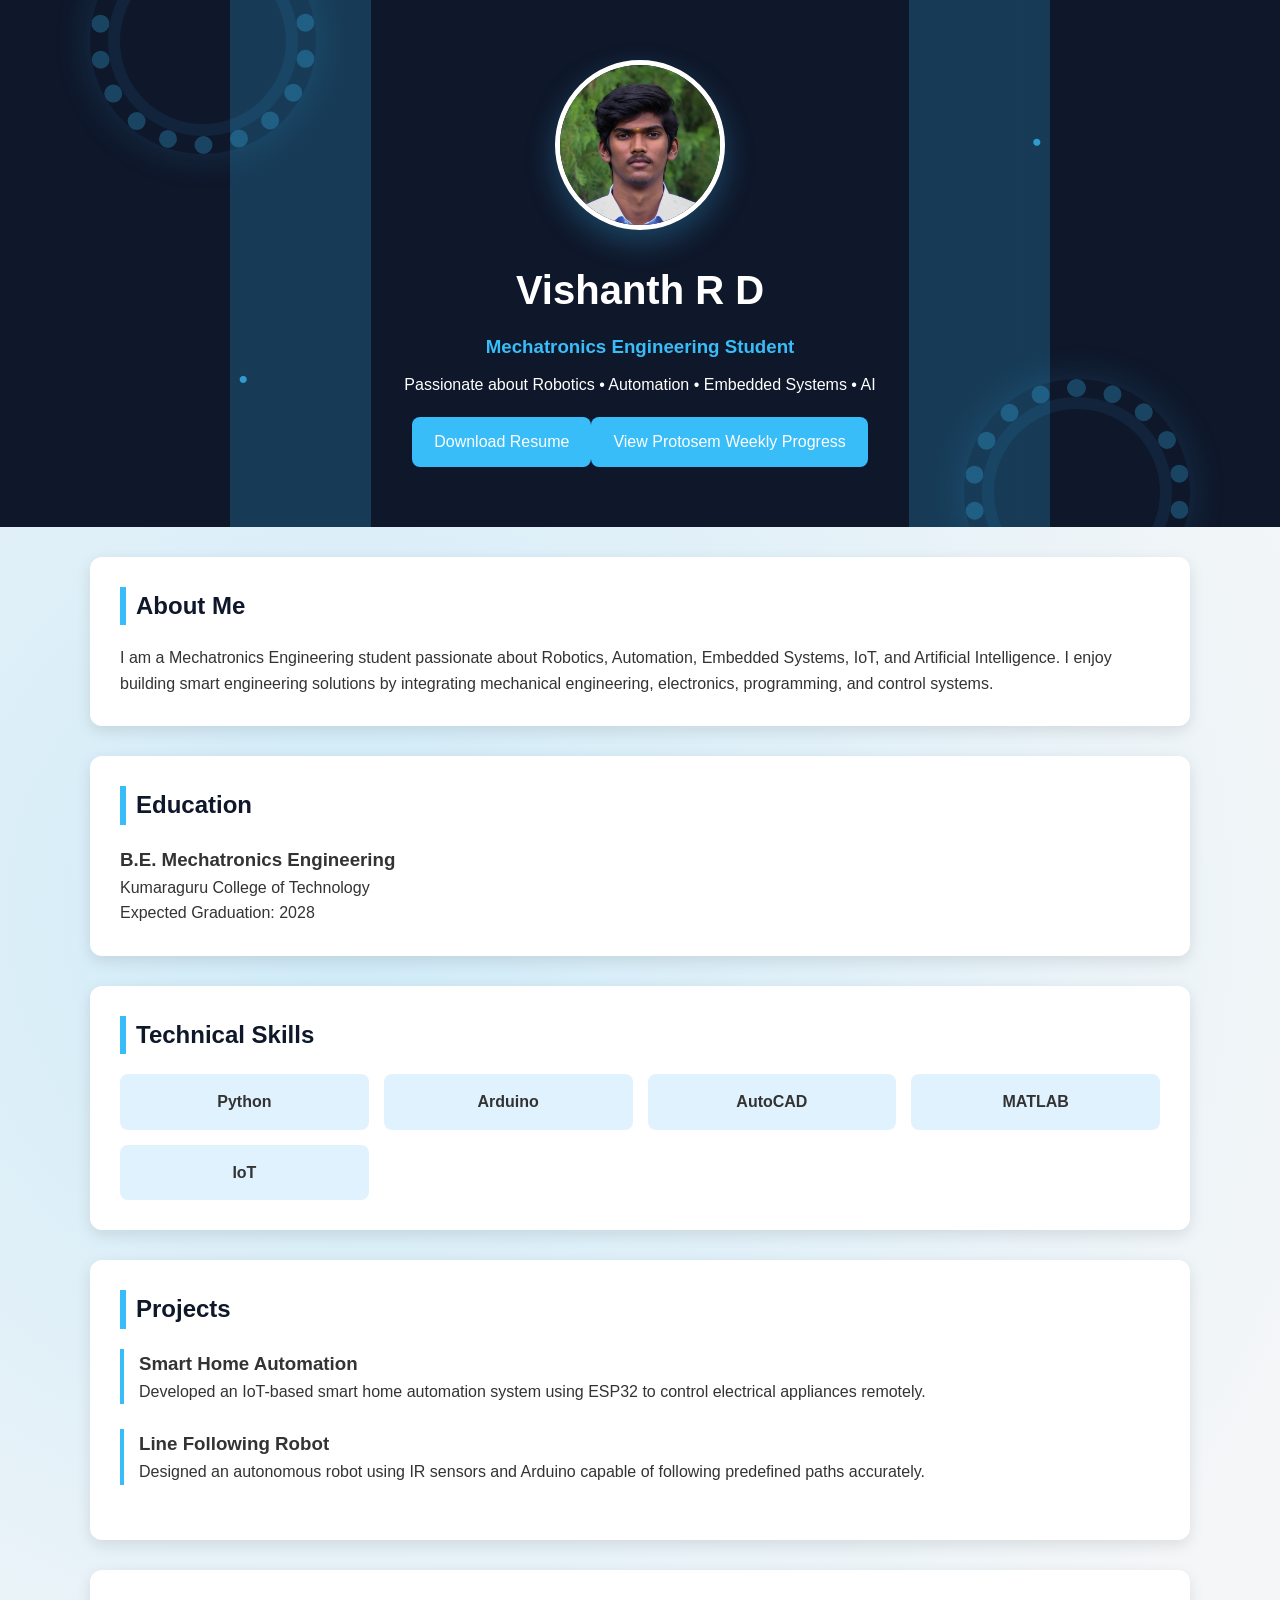
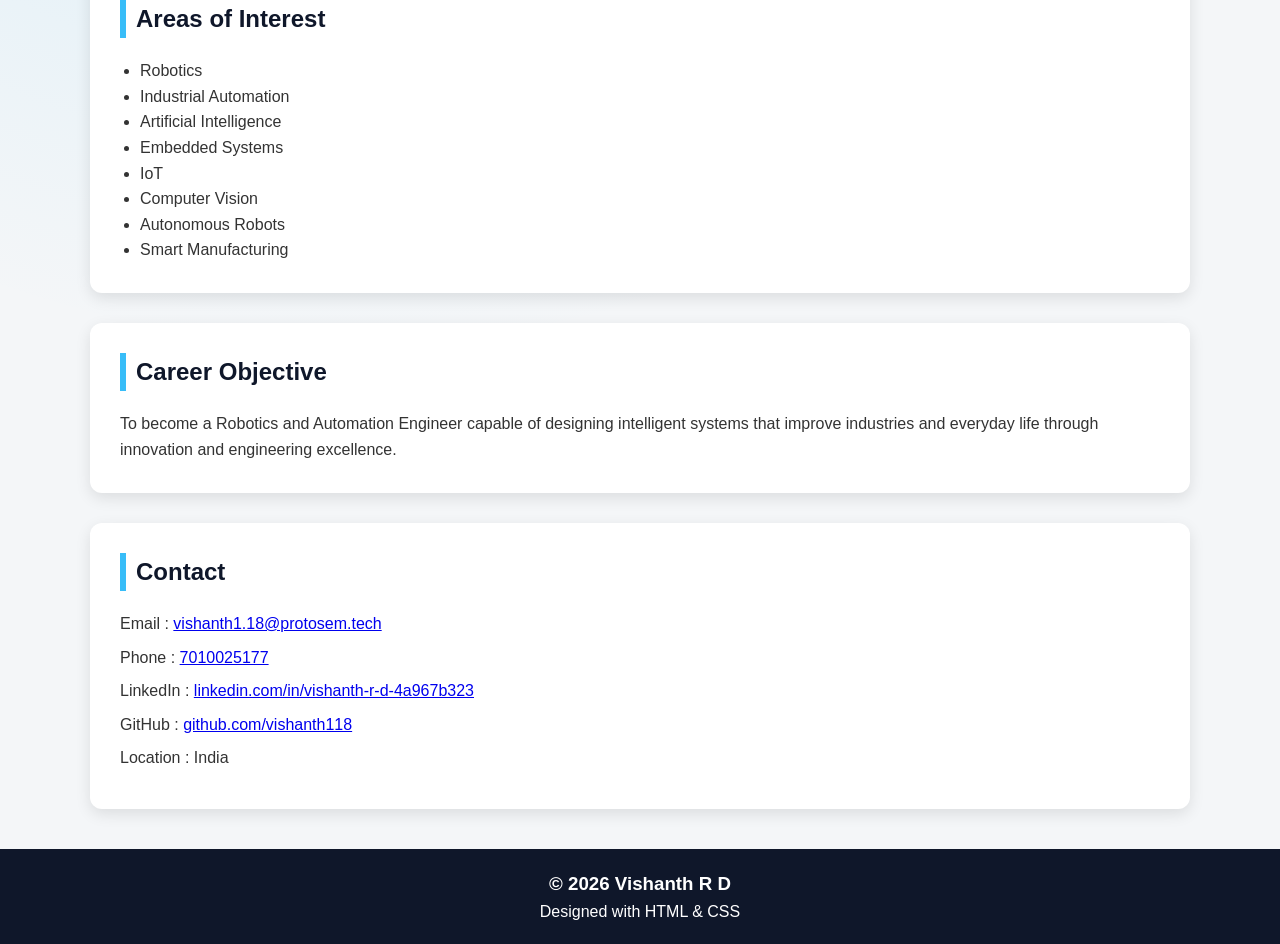
==== index.html @ f7fa03f9 "Initial Commit" ====
<!DOCTYPE html>
<html lang="en">
<head>
<meta charset="UTF-8">
<meta name="viewport" content="width=device-width, initial-scale=1.0">
<title>Vishanth R D | Mechatronics Engineer</title>
<style>
*{margin:0;padding:0;box-sizing:border-box;font-family:Arial,Helvetica,sans-serif}
body{background:radial-gradient(circle at 15% 20%,rgba(56,189,248,.20),transparent 25%),radial-gradient(circle at 85% 75%,rgba(14,165,233,.16),transparent 28%),#f4f6f8;background-size:180% 180%;animation:background-drift 16s ease-in-out infinite alternate;color:#333;line-height:1.6}
header{background:#0f172a;color:white;text-align:center;padding:60px 20px;overflow:hidden;position:relative;isolation:isolate}
header::before,header::after{content:"";position:absolute;width:190px;height:190px;border:18px dotted rgba(56,189,248,.28);border-radius:50%;box-shadow:inset 0 0 0 12px rgba(56,189,248,.08),0 0 38px rgba(56,189,248,.16);pointer-events:none;z-index:0}
header::before{top:-72px;left:7%;animation:gear-turn 16s linear infinite}header::after{right:7%;bottom:-78px;animation:gear-turn-reverse 20s linear infinite}header>*{position:relative;z-index:1}
.mechatronics-circuit{position:absolute;inset:0;pointer-events:none;z-index:0;opacity:.8;background:radial-gradient(circle at 19% 72%,#38bdf8 0 3px,transparent 4px),radial-gradient(circle at 81% 27%,#38bdf8 0 3px,transparent 4px),linear-gradient(90deg,transparent 18%,rgba(56,189,248,.28) 18% 29%,transparent 29%),linear-gradient(90deg,transparent 71%,rgba(56,189,248,.28) 71% 82%,transparent 82%);animation:circuit-pulse 3s ease-in-out infinite alternate}
header img{width:170px;height:170px;border-radius:50%;object-fit:cover;border:5px solid white;margin-bottom:20px;box-shadow:0 12px 30px rgba(56,189,248,.28);animation:profile-in .8s ease-out both,float 4s ease-in-out 1s infinite}header h1{font-size:40px;animation:fade-up .7s ease-out .15s both}header h3{color:#38bdf8;margin:10px 0;animation:fade-up .7s ease-out .3s both}header p{animation:fade-up .7s ease-out .45s both}
.container{width:90%;max-width:1100px;margin:auto}section{background:white;margin:30px 0;padding:30px;border-radius:12px;box-shadow:0 5px 15px rgba(0,0,0,.1);animation:fade-up .65s ease-out both;transition:transform .25s ease,box-shadow .25s ease}section:hover{transform:translateY(-5px);box-shadow:0 12px 24px rgba(15,23,42,.13)}h2{color:#0f172a;margin-bottom:20px;border-left:6px solid #38bdf8;padding-left:10px}.skills{display:grid;grid-template-columns:repeat(auto-fit,minmax(220px,1fr));gap:15px}.skill{background:#e0f2fe;padding:15px;border-radius:8px;text-align:center;font-weight:bold;transition:transform .2s ease,background .2s ease}.skill:hover{background:#bae6fd;transform:translateY(-4px) scale(1.02)}.project{margin-bottom:25px;border-left:4px solid #38bdf8;padding-left:15px}footer{background:#0f172a;color:white;text-align:center;padding:20px;margin-top:40px}.btn{display:inline-block;background:#38bdf8;color:white;text-decoration:none;padding:12px 22px;border-radius:8px;margin-top:20px;transition:.3s}.btn:hover{background:#0284c7;transform:translateY(-2px)}ul{margin-left:20px}.contact p{margin:8px 0}
@keyframes profile-in{from{opacity:0;transform:scale(.8)}to{opacity:1;transform:scale(1)}}@keyframes fade-up{from{opacity:0;transform:translateY(18px)}to{opacity:1;transform:translateY(0)}}@keyframes float{0%,100%{transform:translateY(0)}50%{transform:translateY(-7px)}}@keyframes background-drift{from{background-position:0% 0%,100% 100%,0 0}to{background-position:100% 35%,0% 65%,0 0}}@keyframes gear-turn{to{transform:rotate(360deg)}}@keyframes gear-turn-reverse{to{transform:rotate(-360deg)}}@keyframes circuit-pulse{from{opacity:.3;transform:scale(.98)}to{opacity:.9;transform:scale(1)}}
@media (prefers-reduced-motion:reduce){*,*::before,*::after{animation-duration:.01ms!important;animation-iteration-count:1!important;scroll-behavior:auto!important;transition-duration:.01ms!important}}@media(max-width:700px){header h1{font-size:30px}}
</style>
</head>
<body>
<header><div class="mechatronics-circuit" aria-hidden="true"></div><img src="vishanth1.jpeg" alt="Portrait of Vishanth R D"><h1>Vishanth R D</h1><h3>Mechatronics Engineering Student</h3><p>Passionate about Robotics &bull; Automation &bull; Embedded Systems &bull; AI</p><a class="btn" href="vresume.png" download="Vishanth-R-D-Resume.png">Download Resume</a><a class="btn" href="protosem.html">View Protosem Weekly Progress</a></header>
<div class="container">
<section><h2>About Me</h2><p>I am a Mechatronics Engineering student passionate about Robotics, Automation, Embedded Systems, IoT, and Artificial Intelligence. I enjoy building smart engineering solutions by integrating mechanical engineering, electronics, programming, and control systems.</p></section>
<section><h2>Education</h2><h3>B.E. Mechatronics Engineering</h3><p>Kumaraguru College of Technology</p><p>Expected Graduation: 2028</p></section>
<section><h2>Technical Skills</h2><div class="skills"><div class="skill">Python</div><div class="skill">Arduino</div><div class="skill">AutoCAD</div><div class="skill">MATLAB</div><div class="skill">IoT</div></div></section>
<section><h2>Projects</h2><div class="project"><h3>Smart Home Automation</h3><p>Developed an IoT-based smart home automation system using ESP32 to control electrical appliances remotely.</p></div><div class="project"><h3>Line Following Robot</h3><p>Designed an autonomous robot using IR sensors and Arduino capable of following predefined paths accurately.</p></div></section>
<section><h2>Areas of Interest</h2><ul><li>Robotics</li><li>Industrial Automation</li><li>Artificial Intelligence</li><li>Embedded Systems</li><li>IoT</li><li>Computer Vision</li><li>Autonomous Robots</li><li>Smart Manufacturing</li></ul></section>
<section><h2>Career Objective</h2><p>To become a Robotics and Automation Engineer capable of designing intelligent systems that improve industries and everyday life through innovation and engineering excellence.</p></section>
<section class="contact"><h2>Contact</h2><p>Email : <a href="mailto:vishanth1.18@protosem.tech">vishanth1.18@protosem.tech</a></p><p>Phone : <a href="tel:+917010025177">7010025177</a></p><p>LinkedIn : <a href="https://www.linkedin.com/in/vishanth-r-d-4a967b323" target="_blank" rel="noopener noreferrer">linkedin.com/in/vishanth-r-d-4a967b323</a></p><p>GitHub : <a href="https://github.com/vishanth118" target="_blank" rel="noopener noreferrer">github.com/vishanth118</a></p><p>Location : India</p></section>
</div><footer><h3>&copy; 2026 Vishanth R D</h3><p>Designed with HTML &amp; CSS</p></footer>
</body>
</html>
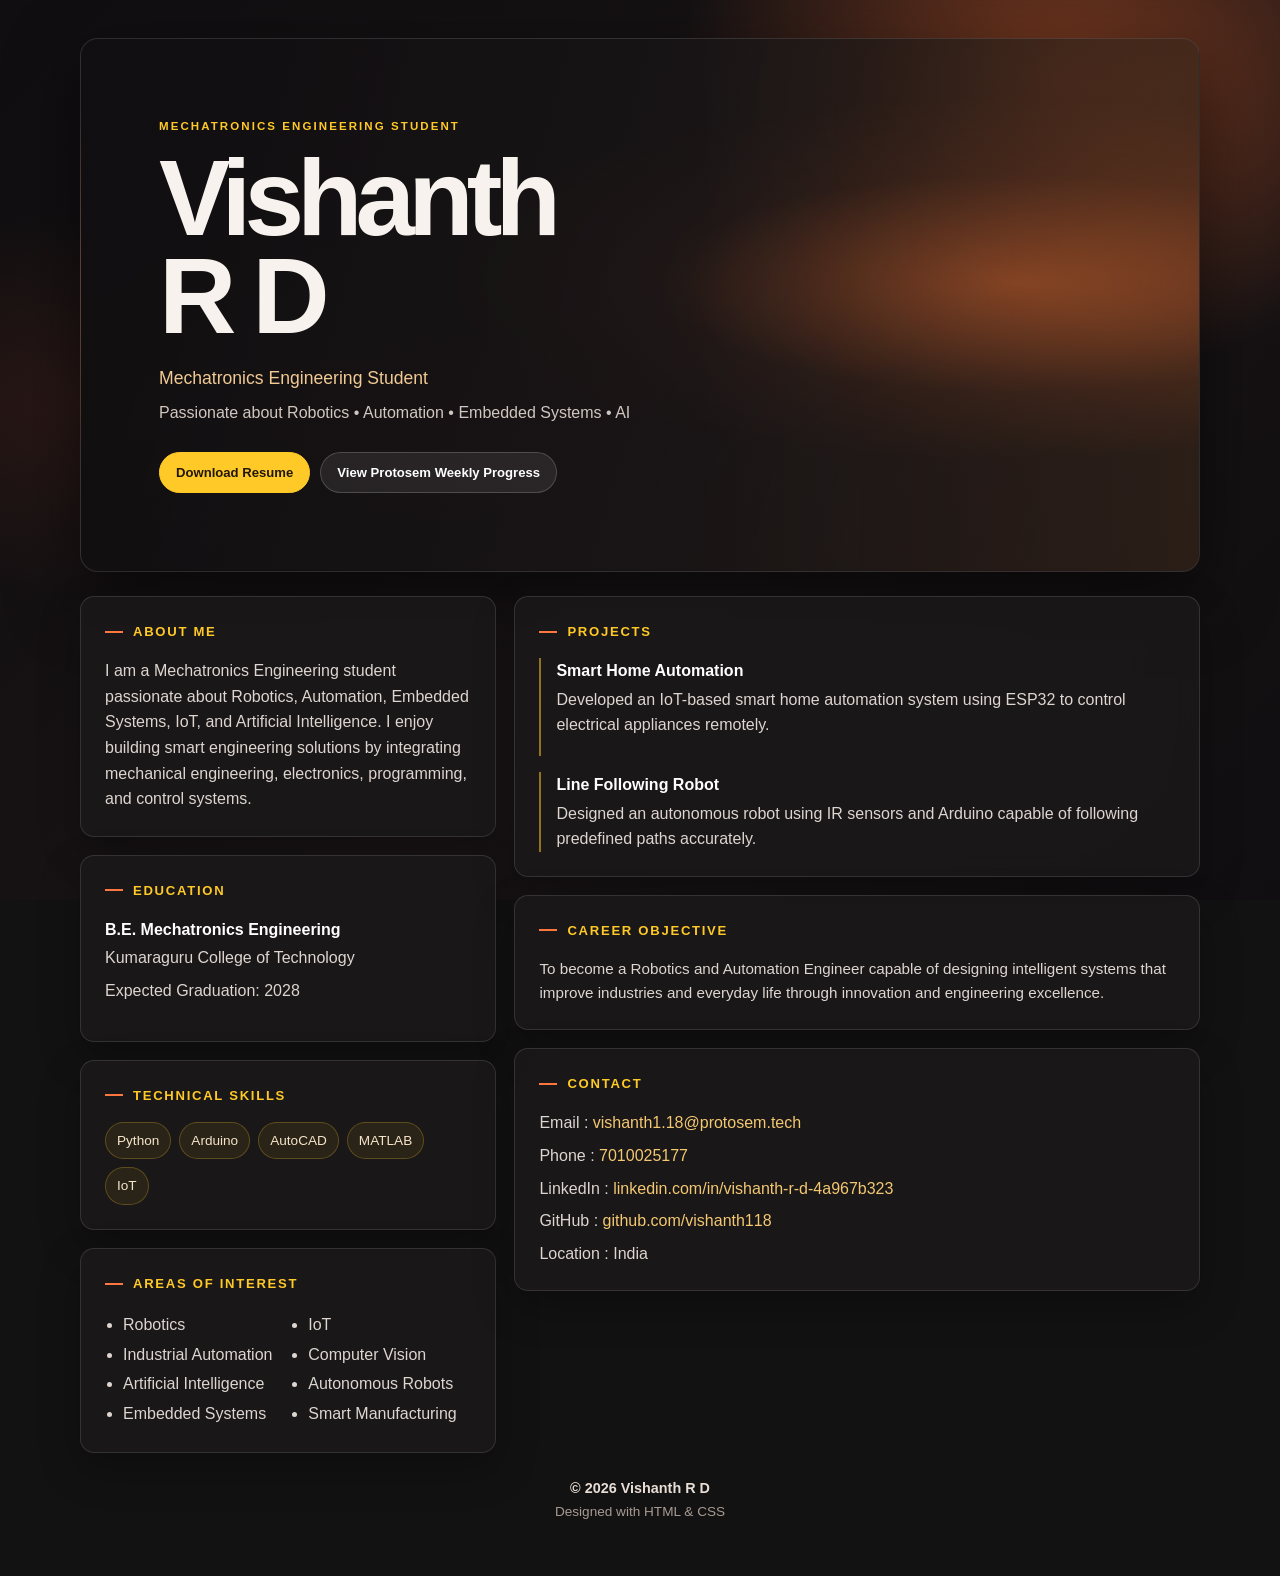
==== commit 35d0484e: "Updated project" ====
--- a/index.html
+++ b/index.html
@@ -5,28 +5,46 @@
 <meta name="viewport" content="width=device-width, initial-scale=1.0">
 <title>Vishanth R D | Mechatronics Engineer</title>
 <style>
-*{margin:0;padding:0;box-sizing:border-box;font-family:Arial,Helvetica,sans-serif}
-body{background:radial-gradient(circle at 15% 20%,rgba(56,189,248,.20),transparent 25%),radial-gradient(circle at 85% 75%,rgba(14,165,233,.16),transparent 28%),#f4f6f8;background-size:180% 180%;animation:background-drift 16s ease-in-out infinite alternate;color:#333;line-height:1.6}
-header{background:#0f172a;color:white;text-align:center;padding:60px 20px;overflow:hidden;position:relative;isolation:isolate}
-header::before,header::after{content:"";position:absolute;width:190px;height:190px;border:18px dotted rgba(56,189,248,.28);border-radius:50%;box-shadow:inset 0 0 0 12px rgba(56,189,248,.08),0 0 38px rgba(56,189,248,.16);pointer-events:none;z-index:0}
-header::before{top:-72px;left:7%;animation:gear-turn 16s linear infinite}header::after{right:7%;bottom:-78px;animation:gear-turn-reverse 20s linear infinite}header>*{position:relative;z-index:1}
-.mechatronics-circuit{position:absolute;inset:0;pointer-events:none;z-index:0;opacity:.8;background:radial-gradient(circle at 19% 72%,#38bdf8 0 3px,transparent 4px),radial-gradient(circle at 81% 27%,#38bdf8 0 3px,transparent 4px),linear-gradient(90deg,transparent 18%,rgba(56,189,248,.28) 18% 29%,transparent 29%),linear-gradient(90deg,transparent 71%,rgba(56,189,248,.28) 71% 82%,transparent 82%);animation:circuit-pulse 3s ease-in-out infinite alternate}
-header img{width:170px;height:170px;border-radius:50%;object-fit:cover;border:5px solid white;margin-bottom:20px;box-shadow:0 12px 30px rgba(56,189,248,.28);animation:profile-in .8s ease-out both,float 4s ease-in-out 1s infinite}header h1{font-size:40px;animation:fade-up .7s ease-out .15s both}header h3{color:#38bdf8;margin:10px 0;animation:fade-up .7s ease-out .3s both}header p{animation:fade-up .7s ease-out .45s both}
-.container{width:90%;max-width:1100px;margin:auto}section{background:white;margin:30px 0;padding:30px;border-radius:12px;box-shadow:0 5px 15px rgba(0,0,0,.1);animation:fade-up .65s ease-out both;transition:transform .25s ease,box-shadow .25s ease}section:hover{transform:translateY(-5px);box-shadow:0 12px 24px rgba(15,23,42,.13)}h2{color:#0f172a;margin-bottom:20px;border-left:6px solid #38bdf8;padding-left:10px}.skills{display:grid;grid-template-columns:repeat(auto-fit,minmax(220px,1fr));gap:15px}.skill{background:#e0f2fe;padding:15px;border-radius:8px;text-align:center;font-weight:bold;transition:transform .2s ease,background .2s ease}.skill:hover{background:#bae6fd;transform:translateY(-4px) scale(1.02)}.project{margin-bottom:25px;border-left:4px solid #38bdf8;padding-left:15px}footer{background:#0f172a;color:white;text-align:center;padding:20px;margin-top:40px}.btn{display:inline-block;background:#38bdf8;color:white;text-decoration:none;padding:12px 22px;border-radius:8px;margin-top:20px;transition:.3s}.btn:hover{background:#0284c7;transform:translateY(-2px)}ul{margin-left:20px}.contact p{margin:8px 0}
-@keyframes profile-in{from{opacity:0;transform:scale(.8)}to{opacity:1;transform:scale(1)}}@keyframes fade-up{from{opacity:0;transform:translateY(18px)}to{opacity:1;transform:translateY(0)}}@keyframes float{0%,100%{transform:translateY(0)}50%{transform:translateY(-7px)}}@keyframes background-drift{from{background-position:0% 0%,100% 100%,0 0}to{background-position:100% 35%,0% 65%,0 0}}@keyframes gear-turn{to{transform:rotate(360deg)}}@keyframes gear-turn-reverse{to{transform:rotate(-360deg)}}@keyframes circuit-pulse{from{opacity:.3;transform:scale(.98)}to{opacity:.9;transform:scale(1)}}
-@media (prefers-reduced-motion:reduce){*,*::before,*::after{animation-duration:.01ms!important;animation-iteration-count:1!important;scroll-behavior:auto!important;transition-duration:.01ms!important}}@media(max-width:700px){header h1{font-size:30px}}
+:root{color-scheme:dark;--bg:#100e10;--panel:rgba(27,24,26,.88);--line:rgba(255,255,255,.12);--text:#f7f2ed;--muted:#b6aaa3;--gold:#ffc928;--orange:#ff763e}
+*{box-sizing:border-box;margin:0;padding:0;font-family:Arial,Helvetica,sans-serif}
+html{scroll-behavior:smooth}
+body{min-height:100vh;color:var(--text);line-height:1.6;background:radial-gradient(ellipse at 83% 9%,rgba(255,109,44,.42),transparent 24rem),radial-gradient(ellipse at 10% 45%,rgba(112,48,32,.25),transparent 28rem),linear-gradient(135deg,#100e10,#191416 58%,#100e10);background-attachment:fixed}
+a{color:var(--gold)}
+.shell{width:min(1120px,calc(100% - 36px));margin:auto;padding:38px 0 54px}
+.hero{min-height:430px;display:flex;align-items:center;position:relative;overflow:hidden;padding:clamp(30px,7vw,78px);border:1px solid var(--line);border-radius:18px;background:linear-gradient(105deg,rgba(17,15,17,.97) 8%,rgba(25,21,22,.90) 53%,rgba(31,20,18,.48)),radial-gradient(ellipse at 82% 45%,rgba(255,104,43,.62),transparent 44%);box-shadow:0 24px 70px #0008}
+.hero:after{content:"";position:absolute;inset:0;background:linear-gradient(90deg,transparent 55%,rgba(255,171,82,.08)),radial-gradient(ellipse at 84% 46%,rgba(255,123,54,.27),transparent 27%);pointer-events:none}
+.hero-copy{position:relative;z-index:1;max-width:680px}.eyebrow{font-size:.72rem;letter-spacing:.18em;text-transform:uppercase;color:var(--gold);font-weight:700}.hero h1{font-size:clamp(3.2rem,9vw,6.7rem);letter-spacing:-.065em;line-height:.91;margin:15px 0 18px}.hero h3{font-size:1.1rem;color:#f0c993;font-weight:500}.hero p{color:#d2c7c0;margin-top:8px}.actions{display:flex;flex-wrap:wrap;gap:10px;margin-top:27px}.btn{display:inline-flex;align-items:center;justify-content:center;min-height:40px;padding:9px 16px;border:1px solid rgba(255,255,255,.18);border-radius:999px;background:rgba(255,255,255,.08);color:#fff;text-decoration:none;font-size:.82rem;font-weight:700;transition:background .2s,border-color .2s,transform .2s}.btn.primary{background:var(--gold);border-color:var(--gold);color:#21170a}.btn:hover{transform:translateY(-2px);border-color:var(--gold);background:rgba(255,201,40,.15)}.btn.primary:hover{background:#ffdb67}
+.layout{display:grid;grid-template-columns:minmax(250px,.82fr) minmax(0,1.35fr);gap:18px;margin-top:24px;align-items:start}.column{display:grid;gap:18px}.card{background:var(--panel);border:1px solid var(--line);border-radius:14px;padding:24px;box-shadow:0 16px 40px #0004;backdrop-filter:blur(12px);animation:rise .55s ease both}.card h2{display:flex;align-items:center;gap:10px;margin-bottom:16px;font-size:.82rem;letter-spacing:.13em;text-transform:uppercase;color:var(--gold)}.card h2:before{content:"";width:18px;height:2px;background:var(--orange)}.card p{color:#ded5d0}.card p+p{margin-top:7px}.card h3{font-size:1rem;color:#fff;margin-bottom:3px}.education .degree{margin-bottom:13px}.skills{display:flex;flex-wrap:wrap;gap:8px}.skill{padding:7px 11px;border:1px solid rgba(255,201,40,.25);border-radius:999px;background:rgba(255,201,40,.07);color:#f6e4c8;font-size:.85rem}.project{padding:0 0 18px 15px;border-left:2px solid rgba(255,201,40,.52)}.project+.project{margin-top:16px}.project:last-child{padding-bottom:0}.interests{columns:2;column-gap:22px;padding-left:18px;color:#ded5d0}.interests li{padding:2px 0;break-inside:avoid}.contact p{overflow-wrap:anywhere}.contact a{color:#f4c871;text-decoration:none}.contact a:hover{text-decoration:underline}.career p{font-size:.95rem}.footer{text-align:center;padding:24px 0 0;color:#a89a92;font-size:.85rem}.footer h3{color:#e9ded6;font-size:.9rem}
+@keyframes rise{from{opacity:0;transform:translateY(12px)}to{opacity:1;transform:translateY(0)}}
+@media(max-width:720px){.shell{width:min(100% - 24px,560px);padding-top:12px}.hero{min-height:390px;padding:30px 24px}.hero:after{background:radial-gradient(ellipse at 100% 48%,rgba(255,123,54,.2),transparent 45%)}.layout{grid-template-columns:1fr;margin-top:14px;gap:14px}.column{gap:14px}.card{padding:21px}.hero h1{font-size:clamp(3rem,16vw,5rem)}}
+@media(prefers-reduced-motion:reduce){*,*::before,*::after{animation-duration:.01ms!important;animation-iteration-count:1!important;scroll-behavior:auto!important;transition-duration:.01ms!important}}
 </style>
 </head>
 <body>
-<header><div class="mechatronics-circuit" aria-hidden="true"></div><img src="vishanth1.jpeg" alt="Portrait of Vishanth R D"><h1>Vishanth R D</h1><h3>Mechatronics Engineering Student</h3><p>Passionate about Robotics &bull; Automation &bull; Embedded Systems &bull; AI</p><a class="btn" href="vresume.png" download="Vishanth-R-D-Resume.png">Download Resume</a><a class="btn" href="protosem.html">View Protosem Weekly Progress</a></header>
-<div class="container">
-<section><h2>About Me</h2><p>I am a Mechatronics Engineering student passionate about Robotics, Automation, Embedded Systems, IoT, and Artificial Intelligence. I enjoy building smart engineering solutions by integrating mechanical engineering, electronics, programming, and control systems.</p></section>
-<section><h2>Education</h2><h3>B.E. Mechatronics Engineering</h3><p>Kumaraguru College of Technology</p><p>Expected Graduation: 2028</p></section>
-<section><h2>Technical Skills</h2><div class="skills"><div class="skill">Python</div><div class="skill">Arduino</div><div class="skill">AutoCAD</div><div class="skill">MATLAB</div><div class="skill">IoT</div></div></section>
-<section><h2>Projects</h2><div class="project"><h3>Smart Home Automation</h3><p>Developed an IoT-based smart home automation system using ESP32 to control electrical appliances remotely.</p></div><div class="project"><h3>Line Following Robot</h3><p>Designed an autonomous robot using IR sensors and Arduino capable of following predefined paths accurately.</p></div></section>
-<section><h2>Areas of Interest</h2><ul><li>Robotics</li><li>Industrial Automation</li><li>Artificial Intelligence</li><li>Embedded Systems</li><li>IoT</li><li>Computer Vision</li><li>Autonomous Robots</li><li>Smart Manufacturing</li></ul></section>
-<section><h2>Career Objective</h2><p>To become a Robotics and Automation Engineer capable of designing intelligent systems that improve industries and everyday life through innovation and engineering excellence.</p></section>
-<section class="contact"><h2>Contact</h2><p>Email : <a href="mailto:vishanth1.18@protosem.tech">vishanth1.18@protosem.tech</a></p><p>Phone : <a href="tel:+917010025177">7010025177</a></p><p>LinkedIn : <a href="https://www.linkedin.com/in/vishanth-r-d-4a967b323" target="_blank" rel="noopener noreferrer">linkedin.com/in/vishanth-r-d-4a967b323</a></p><p>GitHub : <a href="https://github.com/vishanth118" target="_blank" rel="noopener noreferrer">github.com/vishanth118</a></p><p>Location : India</p></section>
-</div><footer><h3>&copy; 2026 Vishanth R D</h3><p>Designed with HTML &amp; CSS</p></footer>
+<main class="shell">
+  <header class="hero">
+    <div class="hero-copy">
+      <div class="eyebrow">Mechatronics Engineering Student</div>
+      <h1>Vishanth<br>R D</h1>
+      <h3>Mechatronics Engineering Student</h3>
+      <p>Passionate about Robotics &bull; Automation &bull; Embedded Systems &bull; AI</p>
+      <nav class="actions" aria-label="Portfolio links"><a class="btn primary" href="vresume.png" download="Vishanth-R-D-Resume.png">Download Resume</a><a class="btn" href="protosem.html">View Protosem Weekly Progress</a></nav>
+    </div>
+  </header>
+  <div class="layout">
+    <div class="column">
+      <section class="card"><h2>About Me</h2><p>I am a Mechatronics Engineering student passionate about Robotics, Automation, Embedded Systems, IoT, and Artificial Intelligence. I enjoy building smart engineering solutions by integrating mechanical engineering, electronics, programming, and control systems.</p></section>
+      <section class="card education"><h2>Education</h2><div class="degree"><h3>B.E. Mechatronics Engineering</h3><p>Kumaraguru College of Technology</p><p>Expected Graduation: 2028</p></div></section>
+      <section class="card"><h2>Technical Skills</h2><div class="skills"><span class="skill">Python</span><span class="skill">Arduino</span><span class="skill">AutoCAD</span><span class="skill">MATLAB</span><span class="skill">IoT</span></div></section>
+      <section class="card"><h2>Areas of Interest</h2><ul class="interests"><li>Robotics</li><li>Industrial Automation</li><li>Artificial Intelligence</li><li>Embedded Systems</li><li>IoT</li><li>Computer Vision</li><li>Autonomous Robots</li><li>Smart Manufacturing</li></ul></section>
+    </div>
+    <div class="column">
+      <section class="card"><h2>Projects</h2><div class="project"><h3>Smart Home Automation</h3><p>Developed an IoT-based smart home automation system using ESP32 to control electrical appliances remotely.</p></div><div class="project"><h3>Line Following Robot</h3><p>Designed an autonomous robot using IR sensors and Arduino capable of following predefined paths accurately.</p></div></section>
+      <section class="card career"><h2>Career Objective</h2><p>To become a Robotics and Automation Engineer capable of designing intelligent systems that improve industries and everyday life through innovation and engineering excellence.</p></section>
+      <section class="card contact"><h2>Contact</h2><p>Email : <a href="mailto:vishanth1.18@protosem.tech">vishanth1.18@protosem.tech</a></p><p>Phone : <a href="tel:+917010025177">7010025177</a></p><p>LinkedIn : <a href="https://www.linkedin.com/in/vishanth-r-d-4a967b323" target="_blank" rel="noopener noreferrer">linkedin.com/in/vishanth-r-d-4a967b323</a></p><p>GitHub : <a href="https://github.com/vishanth118" target="_blank" rel="noopener noreferrer">github.com/vishanth118</a></p><p>Location : India</p></section>
+    </div>
+  </div>
+  <footer class="footer"><h3>&copy; 2026 Vishanth R D</h3><p>Designed with HTML &amp; CSS</p></footer>
+</main>
 </body>
 </html>
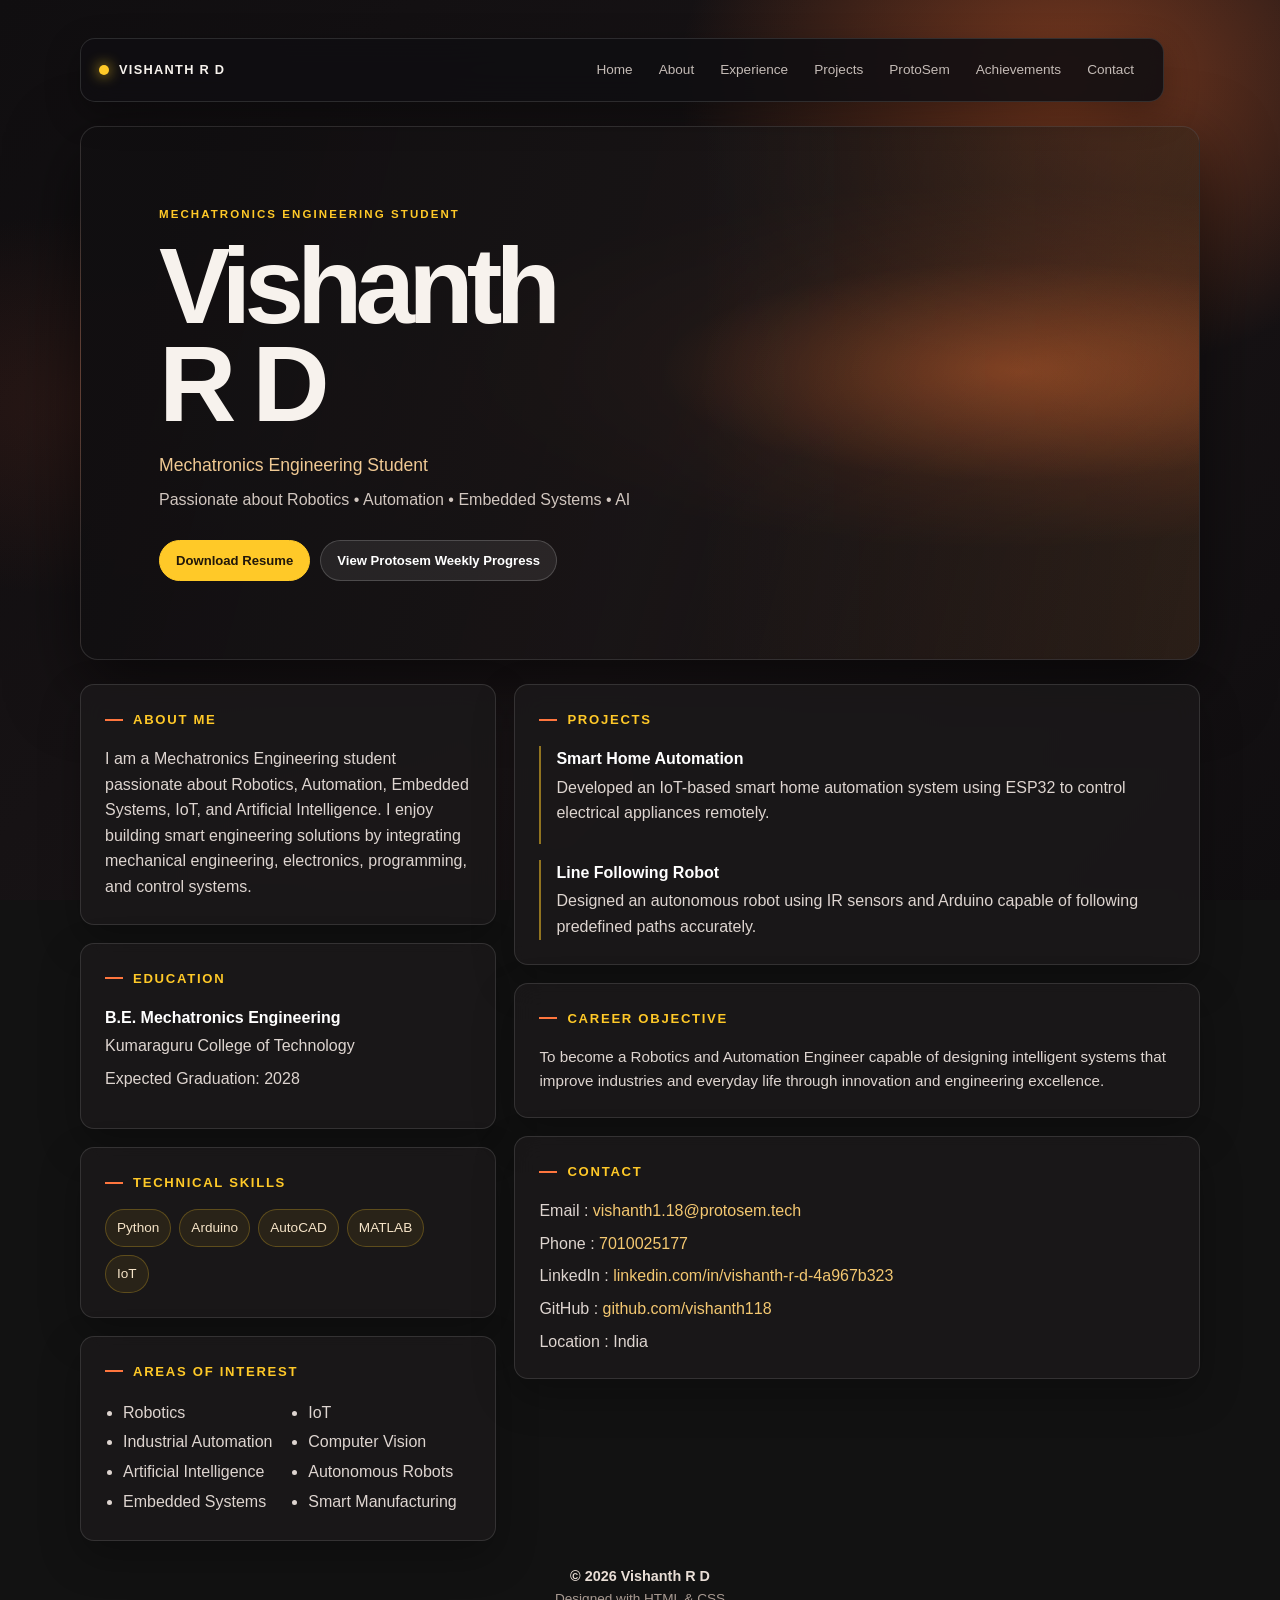
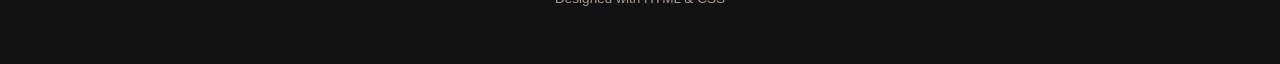
==== commit 8e4ac939: "Updated project" ====
--- a/index.html
+++ b/index.html
@@ -4,6 +4,7 @@
 <meta charset="UTF-8">
 <meta name="viewport" content="width=device-width, initial-scale=1.0">
 <title>Vishanth R D | Mechatronics Engineer</title>
+<link rel="stylesheet" href="style.css">
 <style>
 :root{color-scheme:dark;--bg:#100e10;--panel:rgba(27,24,26,.88);--line:rgba(255,255,255,.12);--text:#f7f2ed;--muted:#b6aaa3;--gold:#ffc928;--orange:#ff763e}
 *{box-sizing:border-box;margin:0;padding:0;font-family:Arial,Helvetica,sans-serif}
@@ -11,20 +12,22 @@
 body{min-height:100vh;color:var(--text);line-height:1.6;background:radial-gradient(ellipse at 83% 9%,rgba(255,109,44,.42),transparent 24rem),radial-gradient(ellipse at 10% 45%,rgba(112,48,32,.25),transparent 28rem),linear-gradient(135deg,#100e10,#191416 58%,#100e10);background-attachment:fixed}
 a{color:var(--gold)}
 .shell{width:min(1120px,calc(100% - 36px));margin:auto;padding:38px 0 54px}
+.site-nav{position:sticky;top:12px;z-index:20;display:flex;align-items:center;justify-content:space-between;gap:18px;margin:0 0 24px;padding:12px 18px;border:1px solid var(--line);border-radius:15px;background:rgba(15,14,18,.88);backdrop-filter:blur(16px);box-shadow:0 12px 35px #0005}.brand{display:flex;align-items:center;gap:10px;color:var(--text);font-size:.8rem;font-weight:700;letter-spacing:.1em;text-decoration:none;white-space:nowrap}.brand:before{content:"";width:10px;height:10px;border-radius:50%;background:var(--gold);box-shadow:0 0 14px var(--gold)}.nav-links{display:flex;align-items:center;justify-content:flex-end;flex-wrap:wrap;gap:4px}.nav-links a{padding:7px 10px;border:1px solid transparent;border-radius:999px;color:#c4bbb6;text-decoration:none;font-size:.85rem;transition:.2s}.nav-links a:hover,.nav-links a:focus-visible{color:#fff;border-color:rgba(255,201,40,.35);background:rgba(255,201,40,.1);outline:none}.hero,.card{scroll-margin-top:100px}
 .hero{min-height:430px;display:flex;align-items:center;position:relative;overflow:hidden;padding:clamp(30px,7vw,78px);border:1px solid var(--line);border-radius:18px;background:linear-gradient(105deg,rgba(17,15,17,.97) 8%,rgba(25,21,22,.90) 53%,rgba(31,20,18,.48)),radial-gradient(ellipse at 82% 45%,rgba(255,104,43,.62),transparent 44%);box-shadow:0 24px 70px #0008}
 .hero:after{content:"";position:absolute;inset:0;background:linear-gradient(90deg,transparent 55%,rgba(255,171,82,.08)),radial-gradient(ellipse at 84% 46%,rgba(255,123,54,.27),transparent 27%);pointer-events:none}
 .hero-copy{position:relative;z-index:1;max-width:680px}.eyebrow{font-size:.72rem;letter-spacing:.18em;text-transform:uppercase;color:var(--gold);font-weight:700}.hero h1{font-size:clamp(3.2rem,9vw,6.7rem);letter-spacing:-.065em;line-height:.91;margin:15px 0 18px}.hero h3{font-size:1.1rem;color:#f0c993;font-weight:500}.hero p{color:#d2c7c0;margin-top:8px}.actions{display:flex;flex-wrap:wrap;gap:10px;margin-top:27px}.btn{display:inline-flex;align-items:center;justify-content:center;min-height:40px;padding:9px 16px;border:1px solid rgba(255,255,255,.18);border-radius:999px;background:rgba(255,255,255,.08);color:#fff;text-decoration:none;font-size:.82rem;font-weight:700;transition:background .2s,border-color .2s,transform .2s}.btn.primary{background:var(--gold);border-color:var(--gold);color:#21170a}.btn:hover{transform:translateY(-2px);border-color:var(--gold);background:rgba(255,201,40,.15)}.btn.primary:hover{background:#ffdb67}
 .layout{display:grid;grid-template-columns:minmax(250px,.82fr) minmax(0,1.35fr);gap:18px;margin-top:24px;align-items:start}.column{display:grid;gap:18px}.card{background:var(--panel);border:1px solid var(--line);border-radius:14px;padding:24px;box-shadow:0 16px 40px #0004;backdrop-filter:blur(12px);animation:rise .55s ease both}.card h2{display:flex;align-items:center;gap:10px;margin-bottom:16px;font-size:.82rem;letter-spacing:.13em;text-transform:uppercase;color:var(--gold)}.card h2:before{content:"";width:18px;height:2px;background:var(--orange)}.card p{color:#ded5d0}.card p+p{margin-top:7px}.card h3{font-size:1rem;color:#fff;margin-bottom:3px}.education .degree{margin-bottom:13px}.skills{display:flex;flex-wrap:wrap;gap:8px}.skill{padding:7px 11px;border:1px solid rgba(255,201,40,.25);border-radius:999px;background:rgba(255,201,40,.07);color:#f6e4c8;font-size:.85rem}.project{padding:0 0 18px 15px;border-left:2px solid rgba(255,201,40,.52)}.project+.project{margin-top:16px}.project:last-child{padding-bottom:0}.interests{columns:2;column-gap:22px;padding-left:18px;color:#ded5d0}.interests li{padding:2px 0;break-inside:avoid}.contact p{overflow-wrap:anywhere}.contact a{color:#f4c871;text-decoration:none}.contact a:hover{text-decoration:underline}.career p{font-size:.95rem}.footer{text-align:center;padding:24px 0 0;color:#a89a92;font-size:.85rem}.footer h3{color:#e9ded6;font-size:.9rem}
 @keyframes rise{from{opacity:0;transform:translateY(12px)}to{opacity:1;transform:translateY(0)}}
-@media(max-width:720px){.shell{width:min(100% - 24px,560px);padding-top:12px}.hero{min-height:390px;padding:30px 24px}.hero:after{background:radial-gradient(ellipse at 100% 48%,rgba(255,123,54,.2),transparent 45%)}.layout{grid-template-columns:1fr;margin-top:14px;gap:14px}.column{gap:14px}.card{padding:21px}.hero h1{font-size:clamp(3rem,16vw,5rem)}}
+@media(max-width:720px){.shell{width:min(100% - 24px,560px);padding-top:12px}.site-nav{top:6px;align-items:flex-start;flex-direction:column;gap:8px;padding:11px 13px;margin-bottom:14px}.nav-links{justify-content:flex-start;gap:2px}.nav-links a{padding:5px 8px;font-size:.78rem}.hero{min-height:390px;padding:30px 24px}.hero:after{background:radial-gradient(ellipse at 100% 48%,rgba(255,123,54,.2),transparent 45%)}.layout{grid-template-columns:1fr;margin-top:14px;gap:14px}.column{gap:14px}.card{padding:21px}.hero h1{font-size:clamp(3rem,16vw,5rem)}}
 @media(prefers-reduced-motion:reduce){*,*::before,*::after{animation-duration:.01ms!important;animation-iteration-count:1!important;scroll-behavior:auto!important;transition-duration:.01ms!important}}
 </style>
 </head>
 <body>
 <main class="shell">
+  <nav class="site-nav" aria-label="Main navigation"><a class="brand" href="#home">VISHANTH R D</a><div class="nav-links"><a href="#home">Home</a><a href="#about">About</a><a href="#experience">Experience</a><a href="#projects">Projects</a><a href="protosem.html">ProtoSem</a><a href="weekly-detail.html?week=2#achievements-section">Achievements</a><a href="#contact">Contact</a></div></nav>
   <header class="hero">
     <div class="hero-copy">
-      <div class="eyebrow">Mechatronics Engineering Student</div>
+      <div class="eyebrow" id="home">Mechatronics Engineering Student</div>
       <h1>Vishanth<br>R D</h1>
       <h3>Mechatronics Engineering Student</h3>
       <p>Passionate about Robotics &bull; Automation &bull; Embedded Systems &bull; AI</p>
@@ -33,15 +36,15 @@
   </header>
   <div class="layout">
     <div class="column">
-      <section class="card"><h2>About Me</h2><p>I am a Mechatronics Engineering student passionate about Robotics, Automation, Embedded Systems, IoT, and Artificial Intelligence. I enjoy building smart engineering solutions by integrating mechanical engineering, electronics, programming, and control systems.</p></section>
-      <section class="card education"><h2>Education</h2><div class="degree"><h3>B.E. Mechatronics Engineering</h3><p>Kumaraguru College of Technology</p><p>Expected Graduation: 2028</p></div></section>
+      <section class="card" id="about"><h2>About Me</h2><p>I am a Mechatronics Engineering student passionate about Robotics, Automation, Embedded Systems, IoT, and Artificial Intelligence. I enjoy building smart engineering solutions by integrating mechanical engineering, electronics, programming, and control systems.</p></section>
+      <section class="card education" id="experience"><h2>Education</h2><div class="degree"><h3>B.E. Mechatronics Engineering</h3><p>Kumaraguru College of Technology</p><p>Expected Graduation: 2028</p></div></section>
       <section class="card"><h2>Technical Skills</h2><div class="skills"><span class="skill">Python</span><span class="skill">Arduino</span><span class="skill">AutoCAD</span><span class="skill">MATLAB</span><span class="skill">IoT</span></div></section>
       <section class="card"><h2>Areas of Interest</h2><ul class="interests"><li>Robotics</li><li>Industrial Automation</li><li>Artificial Intelligence</li><li>Embedded Systems</li><li>IoT</li><li>Computer Vision</li><li>Autonomous Robots</li><li>Smart Manufacturing</li></ul></section>
     </div>
     <div class="column">
-      <section class="card"><h2>Projects</h2><div class="project"><h3>Smart Home Automation</h3><p>Developed an IoT-based smart home automation system using ESP32 to control electrical appliances remotely.</p></div><div class="project"><h3>Line Following Robot</h3><p>Designed an autonomous robot using IR sensors and Arduino capable of following predefined paths accurately.</p></div></section>
+      <section class="card" id="projects"><h2>Projects</h2><div class="project"><h3>Smart Home Automation</h3><p>Developed an IoT-based smart home automation system using ESP32 to control electrical appliances remotely.</p></div><div class="project"><h3>Line Following Robot</h3><p>Designed an autonomous robot using IR sensors and Arduino capable of following predefined paths accurately.</p></div></section>
       <section class="card career"><h2>Career Objective</h2><p>To become a Robotics and Automation Engineer capable of designing intelligent systems that improve industries and everyday life through innovation and engineering excellence.</p></section>
-      <section class="card contact"><h2>Contact</h2><p>Email : <a href="mailto:vishanth1.18@protosem.tech">vishanth1.18@protosem.tech</a></p><p>Phone : <a href="tel:+917010025177">7010025177</a></p><p>LinkedIn : <a href="https://www.linkedin.com/in/vishanth-r-d-4a967b323" target="_blank" rel="noopener noreferrer">linkedin.com/in/vishanth-r-d-4a967b323</a></p><p>GitHub : <a href="https://github.com/vishanth118" target="_blank" rel="noopener noreferrer">github.com/vishanth118</a></p><p>Location : India</p></section>
+      <section class="card contact" id="contact"><h2>Contact</h2><p>Email : <a href="mailto:vishanth1.18@protosem.tech">vishanth1.18@protosem.tech</a></p><p>Phone : <a href="tel:+917010025177">7010025177</a></p><p>LinkedIn : <a href="https://www.linkedin.com/in/vishanth-r-d-4a967b323" target="_blank" rel="noopener noreferrer">linkedin.com/in/vishanth-r-d-4a967b323</a></p><p>GitHub : <a href="https://github.com/vishanth118" target="_blank" rel="noopener noreferrer">github.com/vishanth118</a></p><p>Location : India</p></section>
     </div>
   </div>
   <footer class="footer"><h3>&copy; 2026 Vishanth R D</h3><p>Designed with HTML &amp; CSS</p></footer>
--- a/style.css
+++ b/style.css
@@ -0,0 +1,31 @@
+:root{color-scheme:dark;--bg:#100e10;--panel:rgba(27,24,26,.9);--line:rgba(255,255,255,.12);--text:#f7f2ed;--muted:#b6aaa3;--gold:#ffc928;--orange:#ff763e}
+*{box-sizing:border-box}
+html{scroll-behavior:smooth;scroll-padding-top:95px}
+body{min-height:100vh;background:radial-gradient(ellipse at 83% 9%,rgba(255,109,44,.3),transparent 24rem),radial-gradient(ellipse at 10% 45%,rgba(112,48,32,.2),transparent 28rem),linear-gradient(135deg,#100e10,#191416 58%,#100e10);background-attachment:fixed;color:var(--text);line-height:1.6}
+a{color:#f4c871}
+.site-nav{position:sticky;top:12px;z-index:20;display:flex;align-items:center;justify-content:space-between;gap:18px;width:min(1120px,calc(100% - 36px));margin:18px auto 24px;padding:12px 18px;border:1px solid var(--line);border-radius:15px;background:rgba(15,14,18,.9);backdrop-filter:blur(16px);box-shadow:0 12px 35px #0005}
+.brand{display:flex;align-items:center;gap:10px;color:var(--text);font-size:.8rem;font-weight:700;letter-spacing:.1em;text-decoration:none;white-space:nowrap}
+.brand:before{content:"";width:10px;height:10px;border-radius:50%;background:var(--gold);box-shadow:0 0 14px var(--gold)}
+.nav-links{display:flex;align-items:center;justify-content:flex-end;flex-wrap:wrap;gap:4px}
+.nav-links a{padding:7px 10px;border:1px solid transparent;border-radius:999px;color:#c4bbb6;text-decoration:none;font-size:.85rem;transition:.2s}
+.nav-links a:hover,.nav-links a:focus-visible{color:#fff;border-color:rgba(255,201,40,.35);background:rgba(255,201,40,.1);outline:none}
+body:not(:has(.shell))>header{width:min(1120px,calc(100% - 36px));margin:0 auto;border:1px solid var(--line);border-radius:18px;background:linear-gradient(110deg,rgba(17,15,17,.96),rgba(44,27,23,.83));box-shadow:0 24px 70px #0008;text-align:left;padding:48px clamp(24px,6vw,70px)}
+body:not(:has(.shell))>header>div,body:not(:has(.shell))>main{width:min(920px,calc(100% - 36px));margin-left:auto;margin-right:auto}
+body:not(:has(.shell))>main{padding:30px 0 64px}
+body:not(:has(.shell))>header h1{color:var(--text)}
+body:not(:has(.shell))>header p{color:#d2c7c0}
+body:not(:has(.shell)) .eyebrow{color:var(--gold)}
+body:not(:has(.shell)) .section,body:not(:has(.shell)) .intro{margin-bottom:18px;border:1px solid var(--line);border-radius:15px;background:var(--panel);box-shadow:0 16px 40px #0004;color:var(--text)}
+body:not(:has(.shell)) .section h2,body:not(:has(.shell)) .intro h2{color:var(--gold)}
+body:not(:has(.shell)) .section p,body:not(:has(.shell)) .intro p,body:not(:has(.shell)) .summary{color:#ded5d0}
+body:not(:has(.shell)) .activity-list h3,body:not(:has(.shell)) .week h3{color:#fff}
+body:not(:has(.shell)) .tag{border-color:rgba(255,201,40,.25);background:rgba(255,201,40,.07);color:#f6e4c8}
+body:not(:has(.shell)) .week{border-color:var(--line);background:var(--panel);box-shadow:0 10px 30px #0004}
+body:not(:has(.shell)) .week.active{border-color:rgba(255,201,40,.5);box-shadow:0 14px 30px rgba(255,137,56,.13)}
+body:not(:has(.shell)) .timeline:before{background:rgba(255,201,40,.24)}
+body:not(:has(.shell)) .week:after{border-color:#1b181a;background:#927148;box-shadow:0 0 0 3px #927148}
+body:not(:has(.shell)) .week.active:after{background:var(--gold);box-shadow:0 0 0 3px var(--gold),0 0 0 9px rgba(255,201,40,.15)}
+body:not(:has(.shell)) .edit,body:not(:has(.shell)) .drive-link,body:not(:has(.shell)) .back{border:1px solid rgba(255,201,40,.3);border-radius:999px;background:rgba(255,201,40,.1);color:#ffe39b}
+body:not(:has(.shell)) .edit:hover,body:not(:has(.shell)) .drive-link:hover,body:not(:has(.shell)) .back:hover{background:rgba(255,201,40,.2)}
+body:not(:has(.shell)) footer{background:transparent;color:#a89a92}
+@media(max-width:720px){.site-nav{top:6px;align-items:flex-start;flex-direction:column;gap:8px;width:calc(100% - 24px);margin:8px auto 14px;padding:11px 13px}.nav-links{justify-content:flex-start;gap:2px}.nav-links a{padding:5px 8px;font-size:.78rem}body:not(:has(.shell))>header{width:calc(100% - 24px);padding:36px 22px}body:not(:has(.shell))>header>div,body:not(:has(.shell))>main{width:100%}}
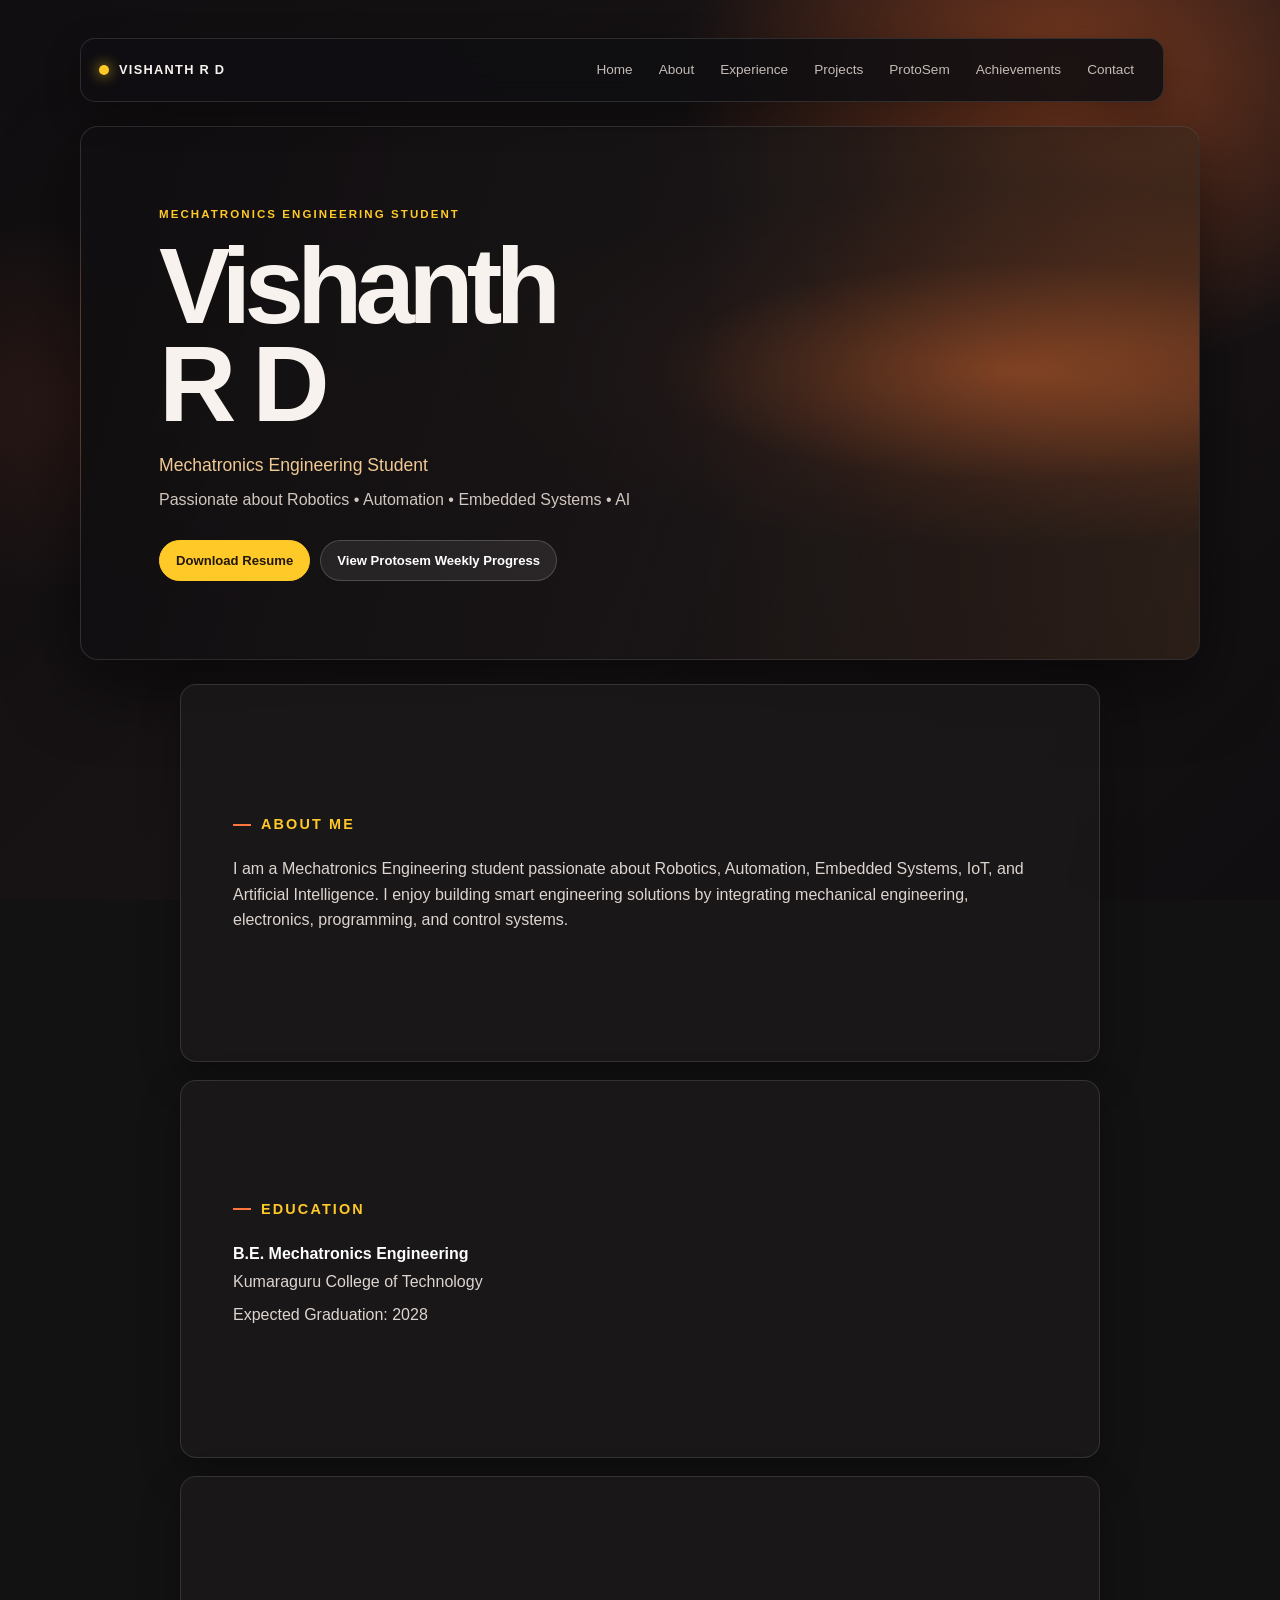
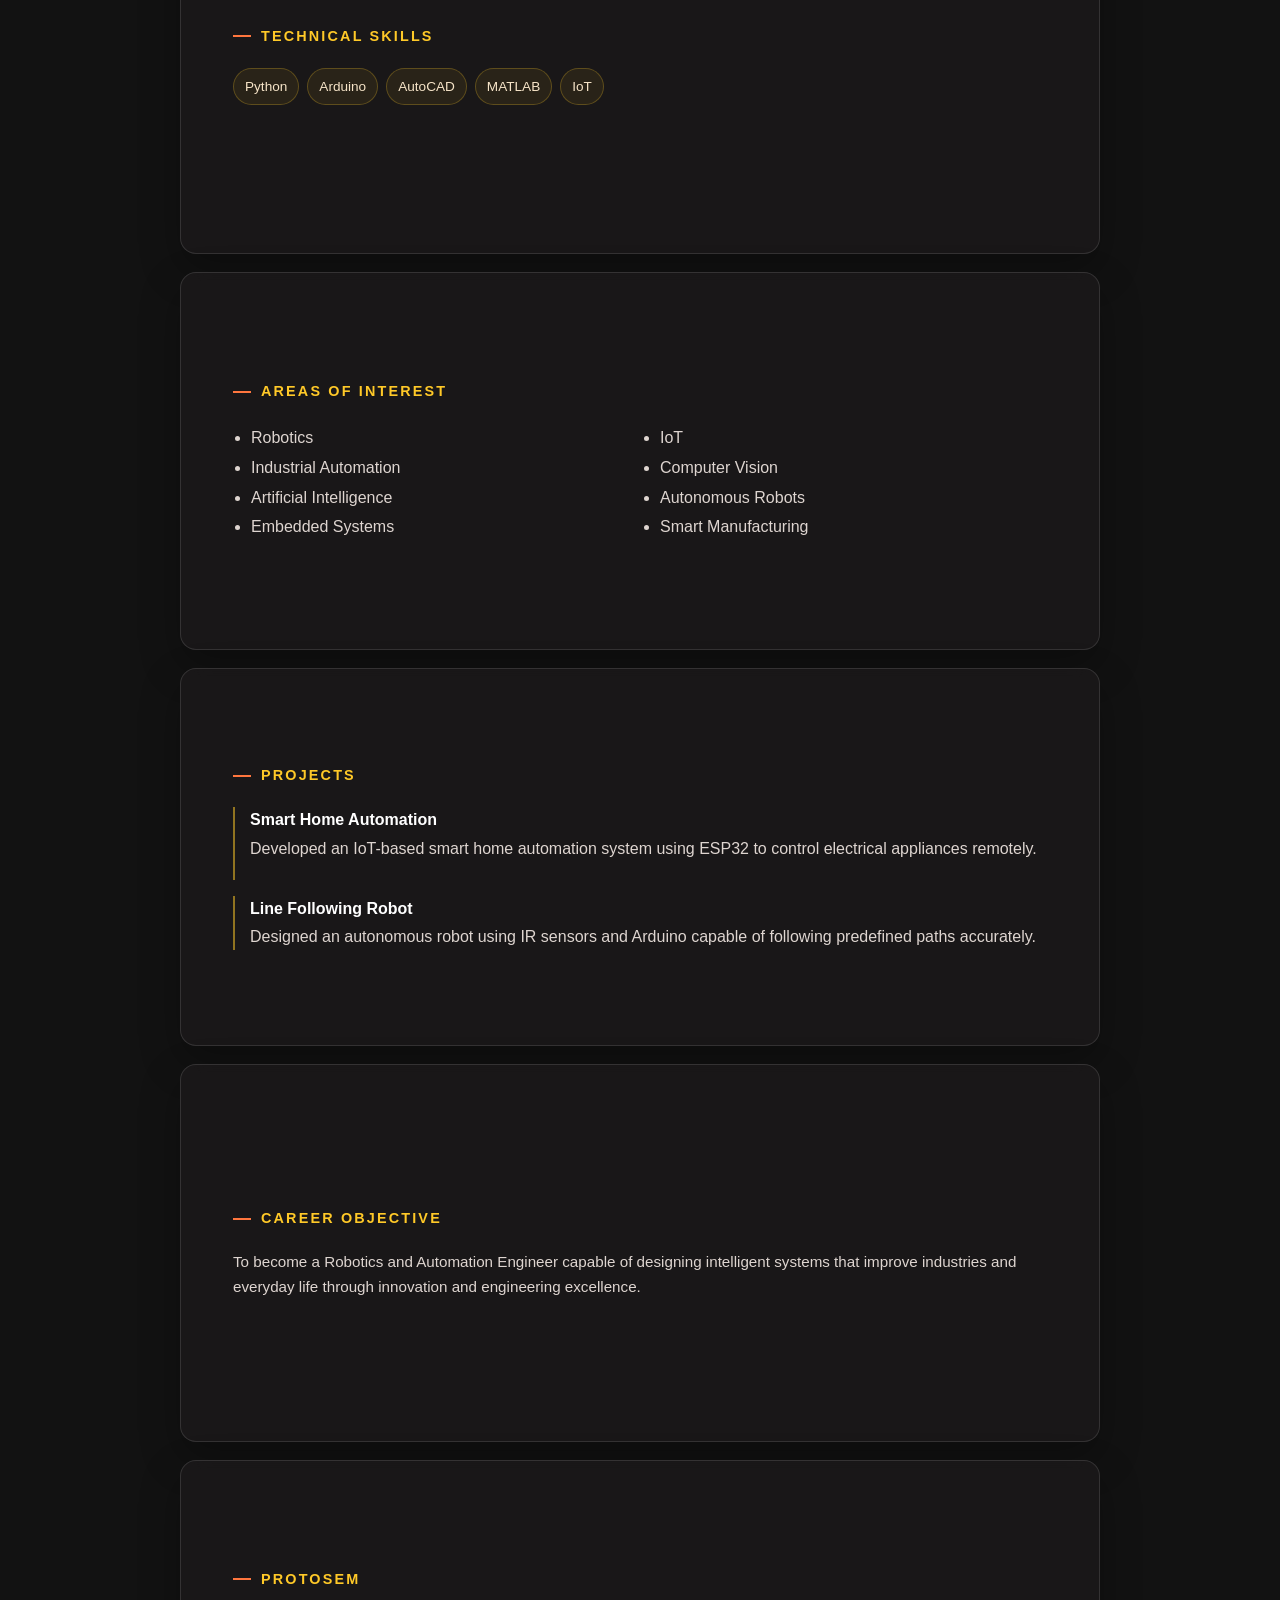
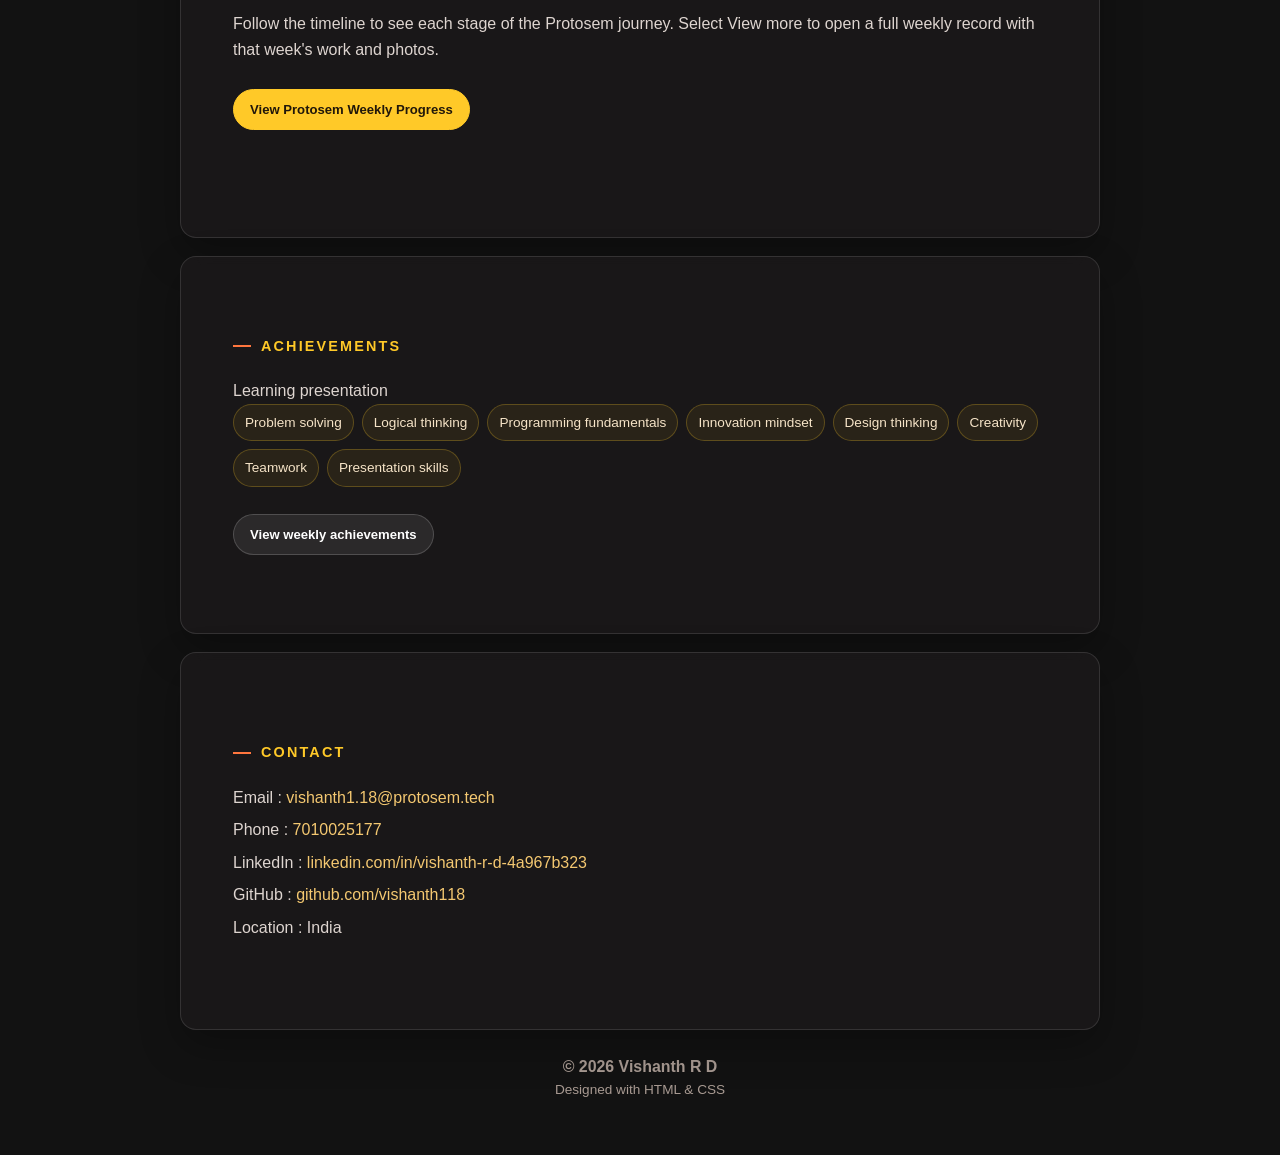
==== commit c206ad28: "Updated project" ====
--- a/index.html
+++ b/index.html
@@ -16,18 +16,18 @@
 .hero{min-height:430px;display:flex;align-items:center;position:relative;overflow:hidden;padding:clamp(30px,7vw,78px);border:1px solid var(--line);border-radius:18px;background:linear-gradient(105deg,rgba(17,15,17,.97) 8%,rgba(25,21,22,.90) 53%,rgba(31,20,18,.48)),radial-gradient(ellipse at 82% 45%,rgba(255,104,43,.62),transparent 44%);box-shadow:0 24px 70px #0008}
 .hero:after{content:"";position:absolute;inset:0;background:linear-gradient(90deg,transparent 55%,rgba(255,171,82,.08)),radial-gradient(ellipse at 84% 46%,rgba(255,123,54,.27),transparent 27%);pointer-events:none}
 .hero-copy{position:relative;z-index:1;max-width:680px}.eyebrow{font-size:.72rem;letter-spacing:.18em;text-transform:uppercase;color:var(--gold);font-weight:700}.hero h1{font-size:clamp(3.2rem,9vw,6.7rem);letter-spacing:-.065em;line-height:.91;margin:15px 0 18px}.hero h3{font-size:1.1rem;color:#f0c993;font-weight:500}.hero p{color:#d2c7c0;margin-top:8px}.actions{display:flex;flex-wrap:wrap;gap:10px;margin-top:27px}.btn{display:inline-flex;align-items:center;justify-content:center;min-height:40px;padding:9px 16px;border:1px solid rgba(255,255,255,.18);border-radius:999px;background:rgba(255,255,255,.08);color:#fff;text-decoration:none;font-size:.82rem;font-weight:700;transition:background .2s,border-color .2s,transform .2s}.btn.primary{background:var(--gold);border-color:var(--gold);color:#21170a}.btn:hover{transform:translateY(-2px);border-color:var(--gold);background:rgba(255,201,40,.15)}.btn.primary:hover{background:#ffdb67}
-.layout{display:grid;grid-template-columns:minmax(250px,.82fr) minmax(0,1.35fr);gap:18px;margin-top:24px;align-items:start}.column{display:grid;gap:18px}.card{background:var(--panel);border:1px solid var(--line);border-radius:14px;padding:24px;box-shadow:0 16px 40px #0004;backdrop-filter:blur(12px);animation:rise .55s ease both}.card h2{display:flex;align-items:center;gap:10px;margin-bottom:16px;font-size:.82rem;letter-spacing:.13em;text-transform:uppercase;color:var(--gold)}.card h2:before{content:"";width:18px;height:2px;background:var(--orange)}.card p{color:#ded5d0}.card p+p{margin-top:7px}.card h3{font-size:1rem;color:#fff;margin-bottom:3px}.education .degree{margin-bottom:13px}.skills{display:flex;flex-wrap:wrap;gap:8px}.skill{padding:7px 11px;border:1px solid rgba(255,201,40,.25);border-radius:999px;background:rgba(255,201,40,.07);color:#f6e4c8;font-size:.85rem}.project{padding:0 0 18px 15px;border-left:2px solid rgba(255,201,40,.52)}.project+.project{margin-top:16px}.project:last-child{padding-bottom:0}.interests{columns:2;column-gap:22px;padding-left:18px;color:#ded5d0}.interests li{padding:2px 0;break-inside:avoid}.contact p{overflow-wrap:anywhere}.contact a{color:#f4c871;text-decoration:none}.contact a:hover{text-decoration:underline}.career p{font-size:.95rem}.footer{text-align:center;padding:24px 0 0;color:#a89a92;font-size:.85rem}.footer h3{color:#e9ded6;font-size:.9rem}
+.layout{display:flex;flex-direction:column;gap:18px;margin-top:24px;align-items:stretch}.column{display:contents}.card{width:min(920px,100%);min-height:42vh;margin:0 auto;display:flex;flex-direction:column;justify-content:center;background:var(--panel);border:1px solid var(--line);border-radius:16px;padding:clamp(26px,5vw,52px);box-shadow:0 16px 40px #0004;backdrop-filter:blur(12px);animation:rise .55s ease both}.card h2{display:flex;align-items:center;gap:10px;margin-bottom:20px;font-size:.9rem;letter-spacing:.15em;text-transform:uppercase;color:var(--gold)}.card h2:before{content:"";width:18px;height:2px;background:var(--orange)}.card p{color:#ded5d0}.card p+p{margin-top:7px}.card h3{font-size:1rem;color:#fff;margin-bottom:3px}.education .degree{margin-bottom:13px}.skills{display:flex;flex-wrap:wrap;gap:8px}.skill{padding:7px 11px;border:1px solid rgba(255,201,40,.25);border-radius:999px;background:rgba(255,201,40,.07);color:#f6e4c8;font-size:.85rem}.project{padding:0 0 18px 15px;border-left:2px solid rgba(255,201,40,.52)}.project+.project{margin-top:16px}.project:last-child{padding-bottom:0}.interests{columns:2;column-gap:22px;padding-left:18px;color:#ded5d0}.interests li{padding:2px 0;break-inside:avoid}.contact p{overflow-wrap:anywhere}.contact a{color:#f4c871;text-decoration:none}.contact a:hover{text-decoration:underline}.career p{font-size:.95rem}.footer{text-align:center;padding:24px 0 0;color:#a89a92;font-size:.85rem}
 @keyframes rise{from{opacity:0;transform:translateY(12px)}to{opacity:1;transform:translateY(0)}}
-@media(max-width:720px){.shell{width:min(100% - 24px,560px);padding-top:12px}.site-nav{top:6px;align-items:flex-start;flex-direction:column;gap:8px;padding:11px 13px;margin-bottom:14px}.nav-links{justify-content:flex-start;gap:2px}.nav-links a{padding:5px 8px;font-size:.78rem}.hero{min-height:390px;padding:30px 24px}.hero:after{background:radial-gradient(ellipse at 100% 48%,rgba(255,123,54,.2),transparent 45%)}.layout{grid-template-columns:1fr;margin-top:14px;gap:14px}.column{gap:14px}.card{padding:21px}.hero h1{font-size:clamp(3rem,16vw,5rem)}}
+@media(max-width:720px){.shell{width:min(100% - 24px,560px);padding-top:12px}.site-nav{top:6px;align-items:flex-start;flex-direction:column;gap:8px;padding:11px 13px;margin-bottom:14px}.nav-links{justify-content:flex-start;gap:2px}.nav-links a{padding:5px 8px;font-size:.78rem}.hero{min-height:390px;padding:30px 24px}.hero:after{background:radial-gradient(ellipse at 100% 48%,rgba(255,123,54,.2),transparent 45%)}.layout{margin-top:14px;gap:14px}.card{min-height:38vh;padding:26px 21px}.hero h1{font-size:clamp(3rem,16vw,5rem)}}
 @media(prefers-reduced-motion:reduce){*,*::before,*::after{animation-duration:.01ms!important;animation-iteration-count:1!important;scroll-behavior:auto!important;transition-duration:.01ms!important}}
 </style>
 </head>
 <body>
 <main class="shell">
-  <nav class="site-nav" aria-label="Main navigation"><a class="brand" href="#home">VISHANTH R D</a><div class="nav-links"><a href="#home">Home</a><a href="#about">About</a><a href="#experience">Experience</a><a href="#projects">Projects</a><a href="protosem.html">ProtoSem</a><a href="weekly-detail.html?week=2#achievements-section">Achievements</a><a href="#contact">Contact</a></div></nav>
-  <header class="hero">
+  <nav class="site-nav" aria-label="Main navigation"><a class="brand" href="#home">VISHANTH R D</a><div class="nav-links"><a href="#home">Home</a><a href="#about">About</a><a href="#experience">Experience</a><a href="#projects">Projects</a><a href="#protosem">ProtoSem</a><a href="#achievements">Achievements</a><a href="#contact">Contact</a></div></nav>
+  <header class="hero" id="home">
     <div class="hero-copy">
-      <div class="eyebrow" id="home">Mechatronics Engineering Student</div>
+    <div class="eyebrow">Mechatronics Engineering Student</div>
       <h1>Vishanth<br>R D</h1>
       <h3>Mechatronics Engineering Student</h3>
       <p>Passionate about Robotics &bull; Automation &bull; Embedded Systems &bull; AI</p>
@@ -44,6 +44,8 @@
     <div class="column">
       <section class="card" id="projects"><h2>Projects</h2><div class="project"><h3>Smart Home Automation</h3><p>Developed an IoT-based smart home automation system using ESP32 to control electrical appliances remotely.</p></div><div class="project"><h3>Line Following Robot</h3><p>Designed an autonomous robot using IR sensors and Arduino capable of following predefined paths accurately.</p></div></section>
       <section class="card career"><h2>Career Objective</h2><p>To become a Robotics and Automation Engineer capable of designing intelligent systems that improve industries and everyday life through innovation and engineering excellence.</p></section>
+      <section class="card" id="protosem"><h2>Protosem</h2><p>Follow the timeline to see each stage of the Protosem journey. Select View more to open a full weekly record with that week's work and photos.</p><div class="actions"><a class="btn primary" href="protosem.html">View Protosem Weekly Progress</a></div></section>
+      <section class="card" id="achievements"><h2>Achievements</h2><p>Learning presentation</p><div class="skills"><span class="skill">Problem solving</span><span class="skill">Logical thinking</span><span class="skill">Programming fundamentals</span><span class="skill">Innovation mindset</span><span class="skill">Design thinking</span><span class="skill">Creativity</span><span class="skill">Teamwork</span><span class="skill">Presentation skills</span></div><div class="actions"><a class="btn" href="weekly-detail.html?week=2#achievements-section">View weekly achievements</a></div></section>
       <section class="card contact" id="contact"><h2>Contact</h2><p>Email : <a href="mailto:vishanth1.18@protosem.tech">vishanth1.18@protosem.tech</a></p><p>Phone : <a href="tel:+917010025177">7010025177</a></p><p>LinkedIn : <a href="https://www.linkedin.com/in/vishanth-r-d-4a967b323" target="_blank" rel="noopener noreferrer">linkedin.com/in/vishanth-r-d-4a967b323</a></p><p>GitHub : <a href="https://github.com/vishanth118" target="_blank" rel="noopener noreferrer">github.com/vishanth118</a></p><p>Location : India</p></section>
     </div>
   </div>
--- a/style.css
+++ b/style.css
@@ -23,6 +23,11 @@
 body:not(:has(.shell)) .week{border-color:var(--line);background:var(--panel);box-shadow:0 10px 30px #0004}
 body:not(:has(.shell)) .week.active{border-color:rgba(255,201,40,.5);box-shadow:0 14px 30px rgba(255,137,56,.13)}
 body:not(:has(.shell)) .timeline:before{background:rgba(255,201,40,.24)}
+body:not(:has(.shell)) .progress-wrap{background:linear-gradient(180deg,rgba(16,14,16,.97) 72%,transparent);backdrop-filter:blur(8px)}
+body:not(:has(.shell)) .progress-meta{color:#d7c9c0}
+body:not(:has(.shell)) .progress-track{background:#392d29}
+body:not(:has(.shell)) .progress-track span{background:linear-gradient(90deg,var(--gold),var(--orange))}
+body:not(:has(.shell)) .scroll-cue span{border-color:var(--gold);color:var(--gold)}
 body:not(:has(.shell)) .week:after{border-color:#1b181a;background:#927148;box-shadow:0 0 0 3px #927148}
 body:not(:has(.shell)) .week.active:after{background:var(--gold);box-shadow:0 0 0 3px var(--gold),0 0 0 9px rgba(255,201,40,.15)}
 body:not(:has(.shell)) .edit,body:not(:has(.shell)) .drive-link,body:not(:has(.shell)) .back{border:1px solid rgba(255,201,40,.3);border-radius:999px;background:rgba(255,201,40,.1);color:#ffe39b}
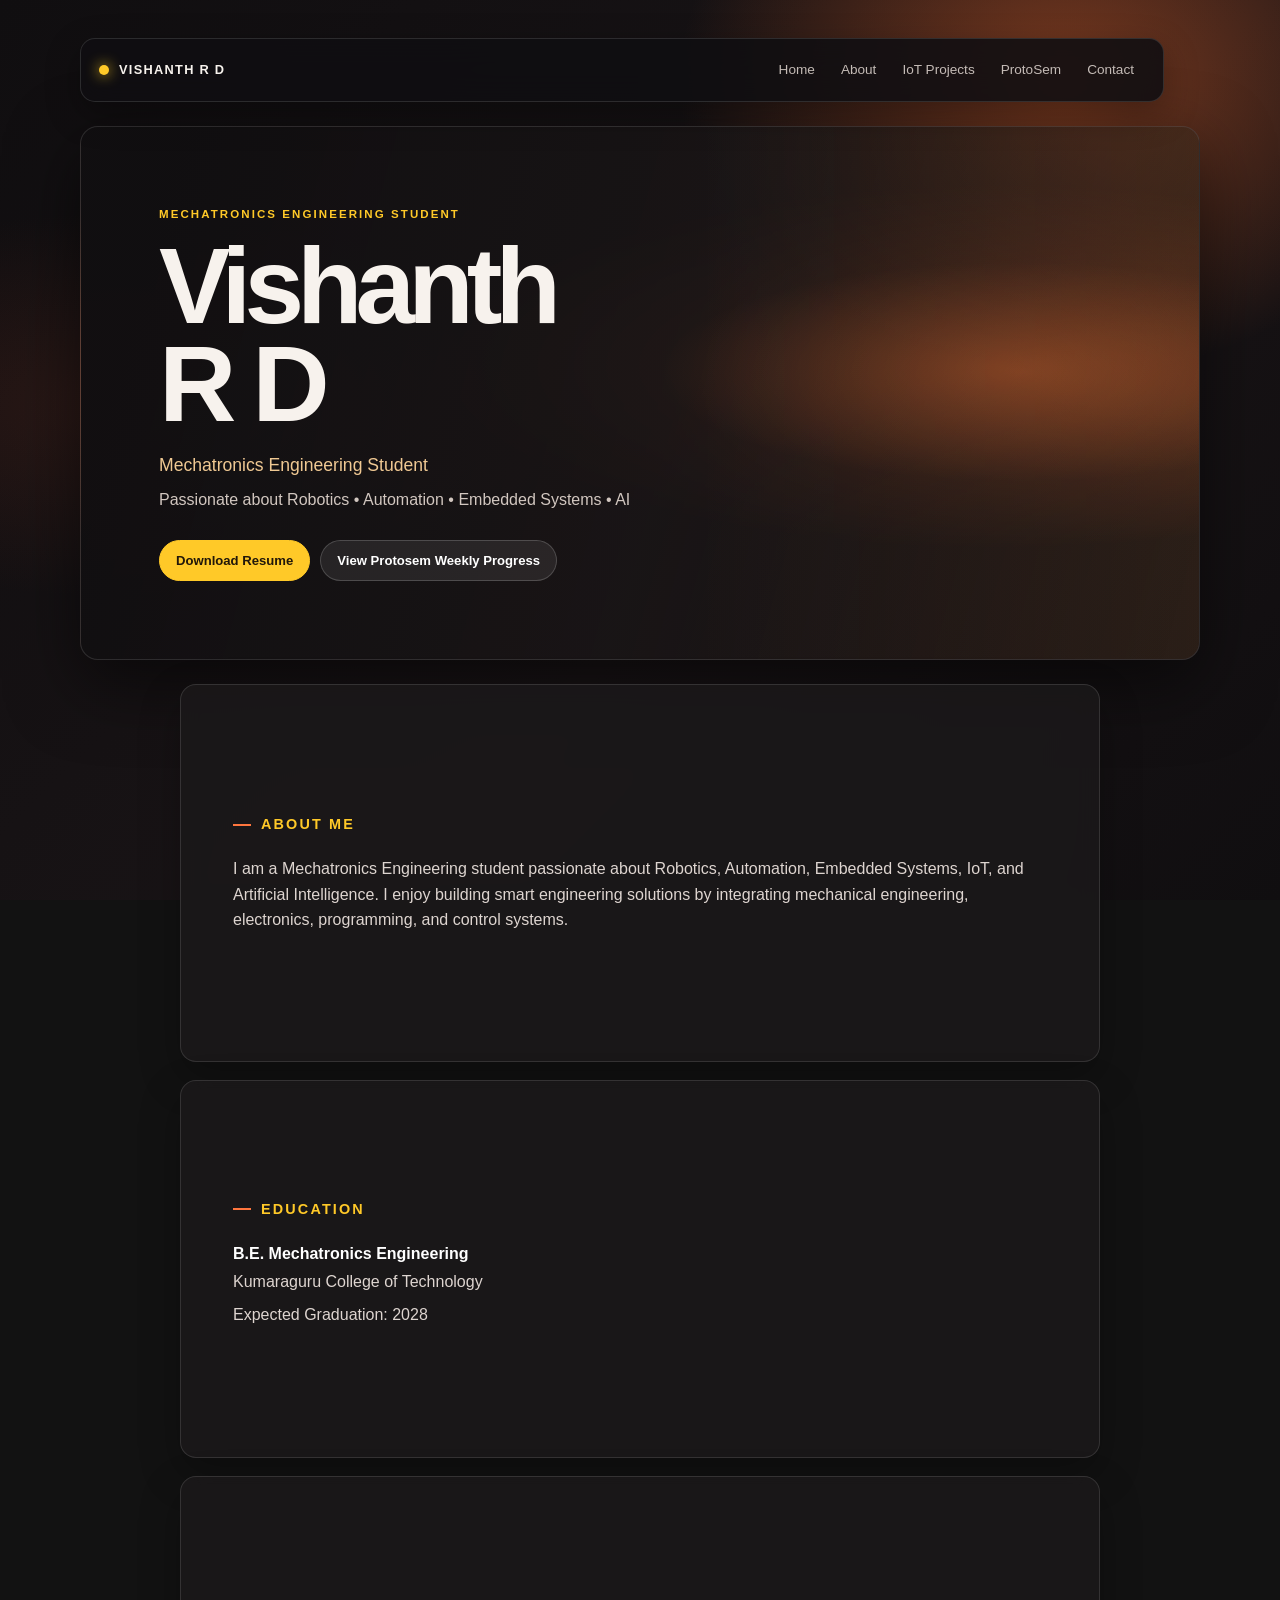
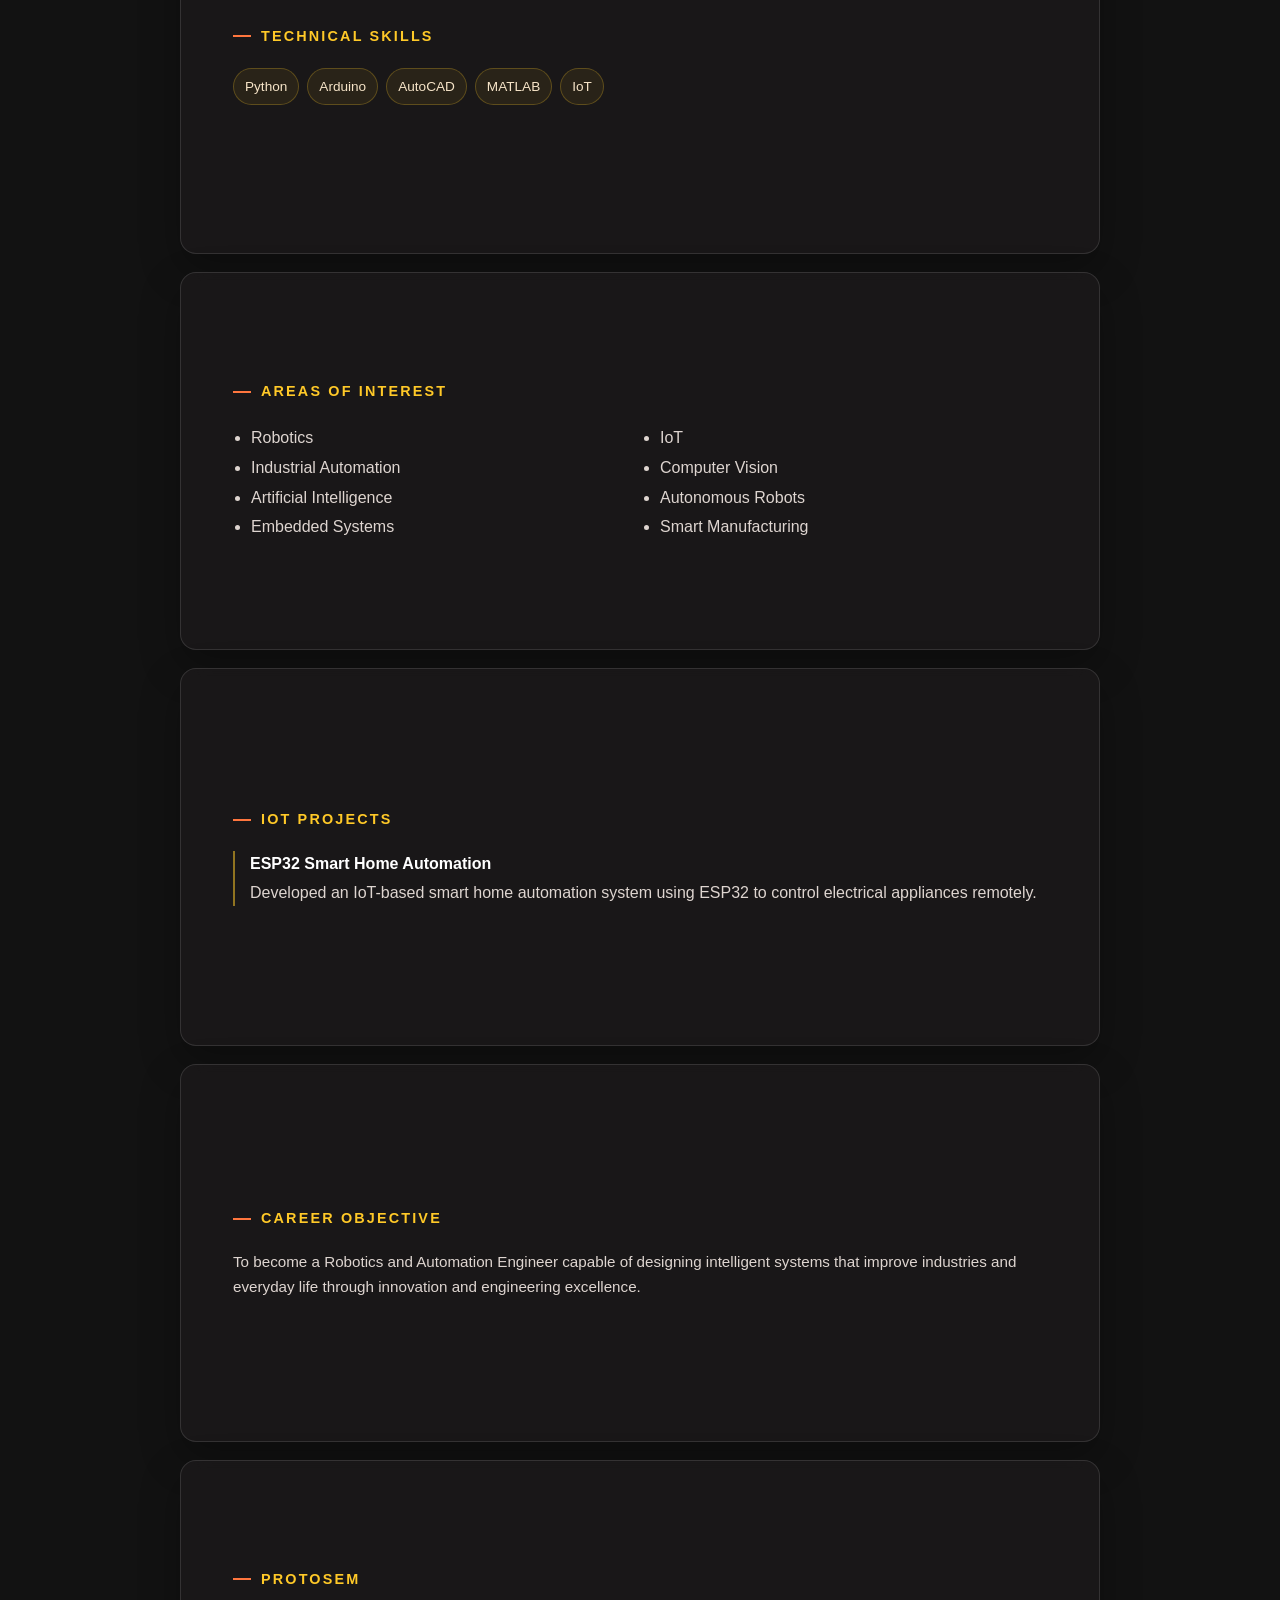
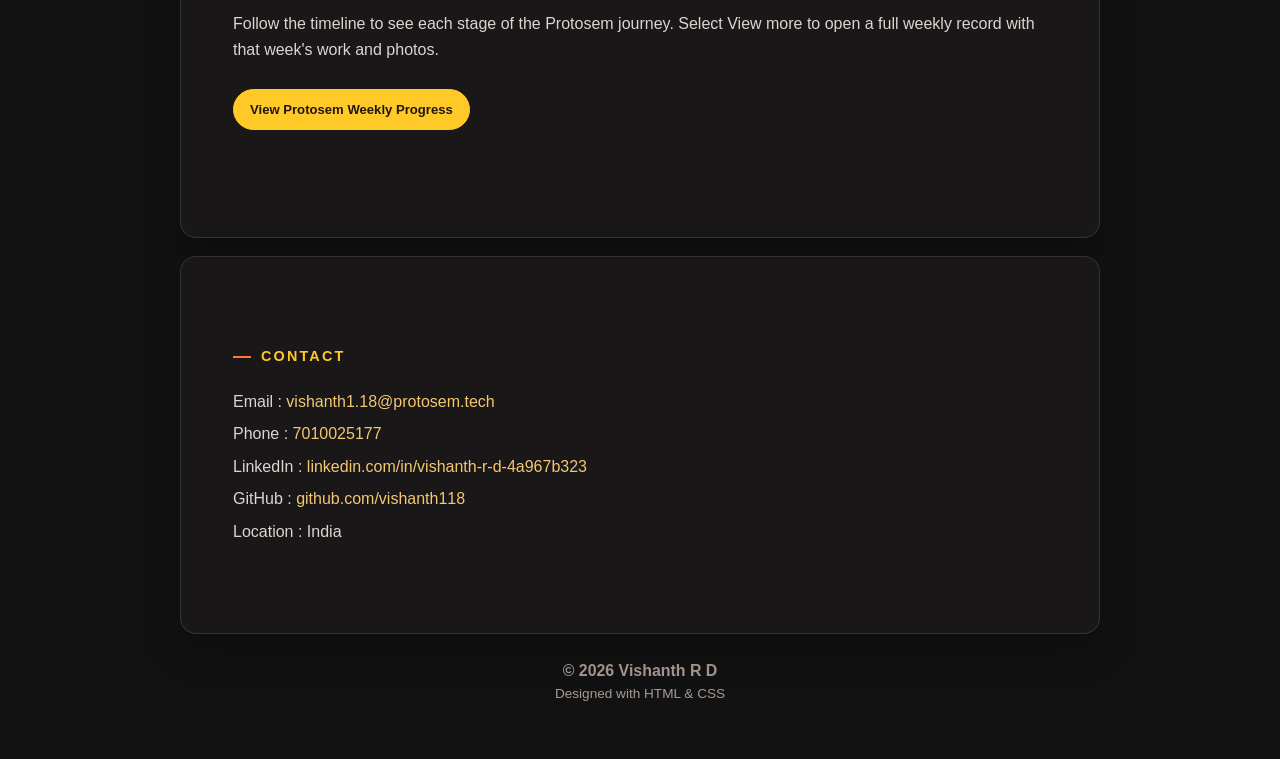
==== commit 16dcafb1: "Updated project" ====
--- a/index.html
+++ b/index.html
@@ -24,7 +24,7 @@
 </head>
 <body>
 <main class="shell">
-  <nav class="site-nav" aria-label="Main navigation"><a class="brand" href="#home">VISHANTH R D</a><div class="nav-links"><a href="#home">Home</a><a href="#about">About</a><a href="#experience">Experience</a><a href="#projects">Projects</a><a href="#protosem">ProtoSem</a><a href="#achievements">Achievements</a><a href="#contact">Contact</a></div></nav>
+  <nav class="site-nav" aria-label="Main navigation"><a class="brand" href="#home">VISHANTH R D</a><div class="nav-links"><a href="#home">Home</a><a href="#about">About</a><a href="#iot-projects">IoT Projects</a><a href="#protosem">ProtoSem</a><a href="#contact">Contact</a></div></nav>
   <header class="hero" id="home">
     <div class="hero-copy">
     <div class="eyebrow">Mechatronics Engineering Student</div>
@@ -42,10 +42,9 @@
       <section class="card"><h2>Areas of Interest</h2><ul class="interests"><li>Robotics</li><li>Industrial Automation</li><li>Artificial Intelligence</li><li>Embedded Systems</li><li>IoT</li><li>Computer Vision</li><li>Autonomous Robots</li><li>Smart Manufacturing</li></ul></section>
     </div>
     <div class="column">
-      <section class="card" id="projects"><h2>Projects</h2><div class="project"><h3>Smart Home Automation</h3><p>Developed an IoT-based smart home automation system using ESP32 to control electrical appliances remotely.</p></div><div class="project"><h3>Line Following Robot</h3><p>Designed an autonomous robot using IR sensors and Arduino capable of following predefined paths accurately.</p></div></section>
+      <section class="card" id="iot-projects"><h2>IoT Projects</h2><div class="project"><h3>ESP32 Smart Home Automation</h3><p>Developed an IoT-based smart home automation system using ESP32 to control electrical appliances remotely.</p></div></section>
       <section class="card career"><h2>Career Objective</h2><p>To become a Robotics and Automation Engineer capable of designing intelligent systems that improve industries and everyday life through innovation and engineering excellence.</p></section>
       <section class="card" id="protosem"><h2>Protosem</h2><p>Follow the timeline to see each stage of the Protosem journey. Select View more to open a full weekly record with that week's work and photos.</p><div class="actions"><a class="btn primary" href="protosem.html">View Protosem Weekly Progress</a></div></section>
-      <section class="card" id="achievements"><h2>Achievements</h2><p>Learning presentation</p><div class="skills"><span class="skill">Problem solving</span><span class="skill">Logical thinking</span><span class="skill">Programming fundamentals</span><span class="skill">Innovation mindset</span><span class="skill">Design thinking</span><span class="skill">Creativity</span><span class="skill">Teamwork</span><span class="skill">Presentation skills</span></div><div class="actions"><a class="btn" href="weekly-detail.html?week=2#achievements-section">View weekly achievements</a></div></section>
       <section class="card contact" id="contact"><h2>Contact</h2><p>Email : <a href="mailto:vishanth1.18@protosem.tech">vishanth1.18@protosem.tech</a></p><p>Phone : <a href="tel:+917010025177">7010025177</a></p><p>LinkedIn : <a href="https://www.linkedin.com/in/vishanth-r-d-4a967b323" target="_blank" rel="noopener noreferrer">linkedin.com/in/vishanth-r-d-4a967b323</a></p><p>GitHub : <a href="https://github.com/vishanth118" target="_blank" rel="noopener noreferrer">github.com/vishanth118</a></p><p>Location : India</p></section>
     </div>
   </div>
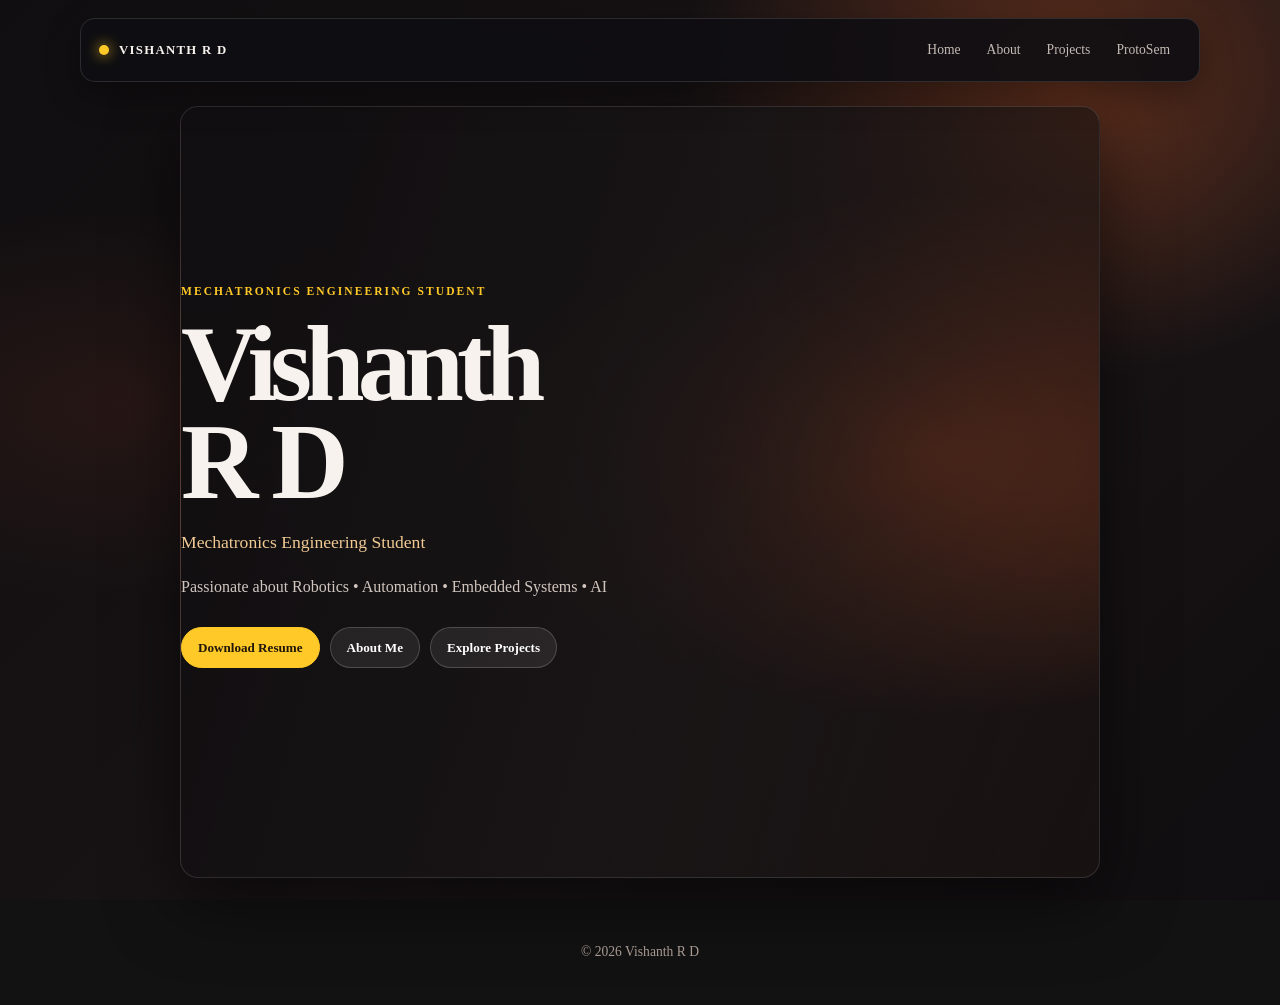
==== commit d78b2897: "Updated project" ====
--- a/index.html
+++ b/index.html
@@ -6,49 +6,20 @@
 <title>Vishanth R D | Mechatronics Engineer</title>
 <link rel="stylesheet" href="style.css">
 <style>
-:root{color-scheme:dark;--bg:#100e10;--panel:rgba(27,24,26,.88);--line:rgba(255,255,255,.12);--text:#f7f2ed;--muted:#b6aaa3;--gold:#ffc928;--orange:#ff763e}
-*{box-sizing:border-box;margin:0;padding:0;font-family:Arial,Helvetica,sans-serif}
-html{scroll-behavior:smooth}
-body{min-height:100vh;color:var(--text);line-height:1.6;background:radial-gradient(ellipse at 83% 9%,rgba(255,109,44,.42),transparent 24rem),radial-gradient(ellipse at 10% 45%,rgba(112,48,32,.25),transparent 28rem),linear-gradient(135deg,#100e10,#191416 58%,#100e10);background-attachment:fixed}
-a{color:var(--gold)}
-.shell{width:min(1120px,calc(100% - 36px));margin:auto;padding:38px 0 54px}
-.site-nav{position:sticky;top:12px;z-index:20;display:flex;align-items:center;justify-content:space-between;gap:18px;margin:0 0 24px;padding:12px 18px;border:1px solid var(--line);border-radius:15px;background:rgba(15,14,18,.88);backdrop-filter:blur(16px);box-shadow:0 12px 35px #0005}.brand{display:flex;align-items:center;gap:10px;color:var(--text);font-size:.8rem;font-weight:700;letter-spacing:.1em;text-decoration:none;white-space:nowrap}.brand:before{content:"";width:10px;height:10px;border-radius:50%;background:var(--gold);box-shadow:0 0 14px var(--gold)}.nav-links{display:flex;align-items:center;justify-content:flex-end;flex-wrap:wrap;gap:4px}.nav-links a{padding:7px 10px;border:1px solid transparent;border-radius:999px;color:#c4bbb6;text-decoration:none;font-size:.85rem;transition:.2s}.nav-links a:hover,.nav-links a:focus-visible{color:#fff;border-color:rgba(255,201,40,.35);background:rgba(255,201,40,.1);outline:none}.hero,.card{scroll-margin-top:100px}
-.hero{min-height:430px;display:flex;align-items:center;position:relative;overflow:hidden;padding:clamp(30px,7vw,78px);border:1px solid var(--line);border-radius:18px;background:linear-gradient(105deg,rgba(17,15,17,.97) 8%,rgba(25,21,22,.90) 53%,rgba(31,20,18,.48)),radial-gradient(ellipse at 82% 45%,rgba(255,104,43,.62),transparent 44%);box-shadow:0 24px 70px #0008}
-.hero:after{content:"";position:absolute;inset:0;background:linear-gradient(90deg,transparent 55%,rgba(255,171,82,.08)),radial-gradient(ellipse at 84% 46%,rgba(255,123,54,.27),transparent 27%);pointer-events:none}
-.hero-copy{position:relative;z-index:1;max-width:680px}.eyebrow{font-size:.72rem;letter-spacing:.18em;text-transform:uppercase;color:var(--gold);font-weight:700}.hero h1{font-size:clamp(3.2rem,9vw,6.7rem);letter-spacing:-.065em;line-height:.91;margin:15px 0 18px}.hero h3{font-size:1.1rem;color:#f0c993;font-weight:500}.hero p{color:#d2c7c0;margin-top:8px}.actions{display:flex;flex-wrap:wrap;gap:10px;margin-top:27px}.btn{display:inline-flex;align-items:center;justify-content:center;min-height:40px;padding:9px 16px;border:1px solid rgba(255,255,255,.18);border-radius:999px;background:rgba(255,255,255,.08);color:#fff;text-decoration:none;font-size:.82rem;font-weight:700;transition:background .2s,border-color .2s,transform .2s}.btn.primary{background:var(--gold);border-color:var(--gold);color:#21170a}.btn:hover{transform:translateY(-2px);border-color:var(--gold);background:rgba(255,201,40,.15)}.btn.primary:hover{background:#ffdb67}
-.layout{display:flex;flex-direction:column;gap:18px;margin-top:24px;align-items:stretch}.column{display:contents}.card{width:min(920px,100%);min-height:42vh;margin:0 auto;display:flex;flex-direction:column;justify-content:center;background:var(--panel);border:1px solid var(--line);border-radius:16px;padding:clamp(26px,5vw,52px);box-shadow:0 16px 40px #0004;backdrop-filter:blur(12px);animation:rise .55s ease both}.card h2{display:flex;align-items:center;gap:10px;margin-bottom:20px;font-size:.9rem;letter-spacing:.15em;text-transform:uppercase;color:var(--gold)}.card h2:before{content:"";width:18px;height:2px;background:var(--orange)}.card p{color:#ded5d0}.card p+p{margin-top:7px}.card h3{font-size:1rem;color:#fff;margin-bottom:3px}.education .degree{margin-bottom:13px}.skills{display:flex;flex-wrap:wrap;gap:8px}.skill{padding:7px 11px;border:1px solid rgba(255,201,40,.25);border-radius:999px;background:rgba(255,201,40,.07);color:#f6e4c8;font-size:.85rem}.project{padding:0 0 18px 15px;border-left:2px solid rgba(255,201,40,.52)}.project+.project{margin-top:16px}.project:last-child{padding-bottom:0}.interests{columns:2;column-gap:22px;padding-left:18px;color:#ded5d0}.interests li{padding:2px 0;break-inside:avoid}.contact p{overflow-wrap:anywhere}.contact a{color:#f4c871;text-decoration:none}.contact a:hover{text-decoration:underline}.career p{font-size:.95rem}.footer{text-align:center;padding:24px 0 0;color:#a89a92;font-size:.85rem}
-@keyframes rise{from{opacity:0;transform:translateY(12px)}to{opacity:1;transform:translateY(0)}}
-@media(max-width:720px){.shell{width:min(100% - 24px,560px);padding-top:12px}.site-nav{top:6px;align-items:flex-start;flex-direction:column;gap:8px;padding:11px 13px;margin-bottom:14px}.nav-links{justify-content:flex-start;gap:2px}.nav-links a{padding:5px 8px;font-size:.78rem}.hero{min-height:390px;padding:30px 24px}.hero:after{background:radial-gradient(ellipse at 100% 48%,rgba(255,123,54,.2),transparent 45%)}.layout{margin-top:14px;gap:14px}.card{min-height:38vh;padding:26px 21px}.hero h1{font-size:clamp(3rem,16vw,5rem)}}
-@media(prefers-reduced-motion:reduce){*,*::before,*::after{animation-duration:.01ms!important;animation-iteration-count:1!important;scroll-behavior:auto!important;transition-duration:.01ms!important}}
+.home{width:min(1120px,calc(100% - 36px));min-height:calc(100vh - 128px);margin:0 auto 30px;display:flex;align-items:center;padding:clamp(30px,7vw,78px);border:1px solid var(--line);border-radius:18px;background:linear-gradient(105deg,rgba(17,15,17,.97) 8%,rgba(25,21,22,.90) 53%,rgba(31,20,18,.48)),radial-gradient(ellipse at 82% 45%,rgba(255,104,43,.62),transparent 44%);box-shadow:0 24px 70px #0008}.hero-copy{max-width:680px}.eyebrow{font-size:.72rem;letter-spacing:.18em;text-transform:uppercase;color:var(--gold);font-weight:700}.home h1{font-size:clamp(3.2rem,9vw,6.7rem);letter-spacing:-.065em;line-height:.91;margin:15px 0 18px}.home h3{font-size:1.1rem;color:#f0c993;font-weight:500}.home p{color:#d2c7c0;margin-top:8px}.actions{display:flex;flex-wrap:wrap;gap:10px;margin-top:27px}.btn{display:inline-flex;align-items:center;justify-content:center;min-height:40px;padding:9px 16px;border:1px solid rgba(255,255,255,.18);border-radius:999px;background:rgba(255,255,255,.08);color:#fff;text-decoration:none;font-size:.82rem;font-weight:700}.btn.primary{background:var(--gold);border-color:var(--gold);color:#21170a}.footer{text-align:center;padding:20px;color:#a89a92;font-size:.85rem}@media(max-width:720px){.home{width:calc(100% - 24px);min-height:calc(100vh - 120px);padding:30px 24px}.home h1{font-size:clamp(3rem,16vw,5rem)}}
 </style>
 </head>
 <body>
-<main class="shell">
-  <nav class="site-nav" aria-label="Main navigation"><a class="brand" href="#home">VISHANTH R D</a><div class="nav-links"><a href="#home">Home</a><a href="#about">About</a><a href="#iot-projects">IoT Projects</a><a href="#protosem">ProtoSem</a><a href="#contact">Contact</a></div></nav>
-  <header class="hero" id="home">
-    <div class="hero-copy">
+<nav class="site-nav" aria-label="Main navigation"><a class="brand" href="index.html">VISHANTH R D</a><div class="nav-links"><a href="index.html" aria-current="page">Home</a><a href="about.html">About</a><a href="projects.html">Projects</a><a href="protosem.html">ProtoSem</a></div></nav>
+<main class="home">
+  <div class="hero-copy">
     <div class="eyebrow">Mechatronics Engineering Student</div>
-      <h1>Vishanth<br>R D</h1>
-      <h3>Mechatronics Engineering Student</h3>
-      <p>Passionate about Robotics &bull; Automation &bull; Embedded Systems &bull; AI</p>
-      <nav class="actions" aria-label="Portfolio links"><a class="btn primary" href="vresume.png" download="Vishanth-R-D-Resume.png">Download Resume</a><a class="btn" href="protosem.html">View Protosem Weekly Progress</a></nav>
-    </div>
-  </header>
-  <div class="layout">
-    <div class="column">
-      <section class="card" id="about"><h2>About Me</h2><p>I am a Mechatronics Engineering student passionate about Robotics, Automation, Embedded Systems, IoT, and Artificial Intelligence. I enjoy building smart engineering solutions by integrating mechanical engineering, electronics, programming, and control systems.</p></section>
-      <section class="card education" id="experience"><h2>Education</h2><div class="degree"><h3>B.E. Mechatronics Engineering</h3><p>Kumaraguru College of Technology</p><p>Expected Graduation: 2028</p></div></section>
-      <section class="card"><h2>Technical Skills</h2><div class="skills"><span class="skill">Python</span><span class="skill">Arduino</span><span class="skill">AutoCAD</span><span class="skill">MATLAB</span><span class="skill">IoT</span></div></section>
-      <section class="card"><h2>Areas of Interest</h2><ul class="interests"><li>Robotics</li><li>Industrial Automation</li><li>Artificial Intelligence</li><li>Embedded Systems</li><li>IoT</li><li>Computer Vision</li><li>Autonomous Robots</li><li>Smart Manufacturing</li></ul></section>
-    </div>
-    <div class="column">
-      <section class="card" id="iot-projects"><h2>IoT Projects</h2><div class="project"><h3>ESP32 Smart Home Automation</h3><p>Developed an IoT-based smart home automation system using ESP32 to control electrical appliances remotely.</p></div></section>
-      <section class="card career"><h2>Career Objective</h2><p>To become a Robotics and Automation Engineer capable of designing intelligent systems that improve industries and everyday life through innovation and engineering excellence.</p></section>
-      <section class="card" id="protosem"><h2>Protosem</h2><p>Follow the timeline to see each stage of the Protosem journey. Select View more to open a full weekly record with that week's work and photos.</p><div class="actions"><a class="btn primary" href="protosem.html">View Protosem Weekly Progress</a></div></section>
-      <section class="card contact" id="contact"><h2>Contact</h2><p>Email : <a href="mailto:vishanth1.18@protosem.tech">vishanth1.18@protosem.tech</a></p><p>Phone : <a href="tel:+917010025177">7010025177</a></p><p>LinkedIn : <a href="https://www.linkedin.com/in/vishanth-r-d-4a967b323" target="_blank" rel="noopener noreferrer">linkedin.com/in/vishanth-r-d-4a967b323</a></p><p>GitHub : <a href="https://github.com/vishanth118" target="_blank" rel="noopener noreferrer">github.com/vishanth118</a></p><p>Location : India</p></section>
-    </div>
+    <h1>Vishanth<br>R D</h1>
+    <h3>Mechatronics Engineering Student</h3>
+    <p>Passionate about Robotics &bull; Automation &bull; Embedded Systems &bull; AI</p>
+    <nav class="actions" aria-label="Portfolio links"><a class="btn primary" href="vresume.png" download="Vishanth-R-D-Resume.png">Download Resume</a><a class="btn" href="about.html">About Me</a><a class="btn" href="projects.html">Explore Projects</a></nav>
   </div>
-  <footer class="footer"><h3>&copy; 2026 Vishanth R D</h3><p>Designed with HTML &amp; CSS</p></footer>
 </main>
+<footer class="footer"><p>&copy; 2026 Vishanth R D</p></footer>
 </body>
 </html>
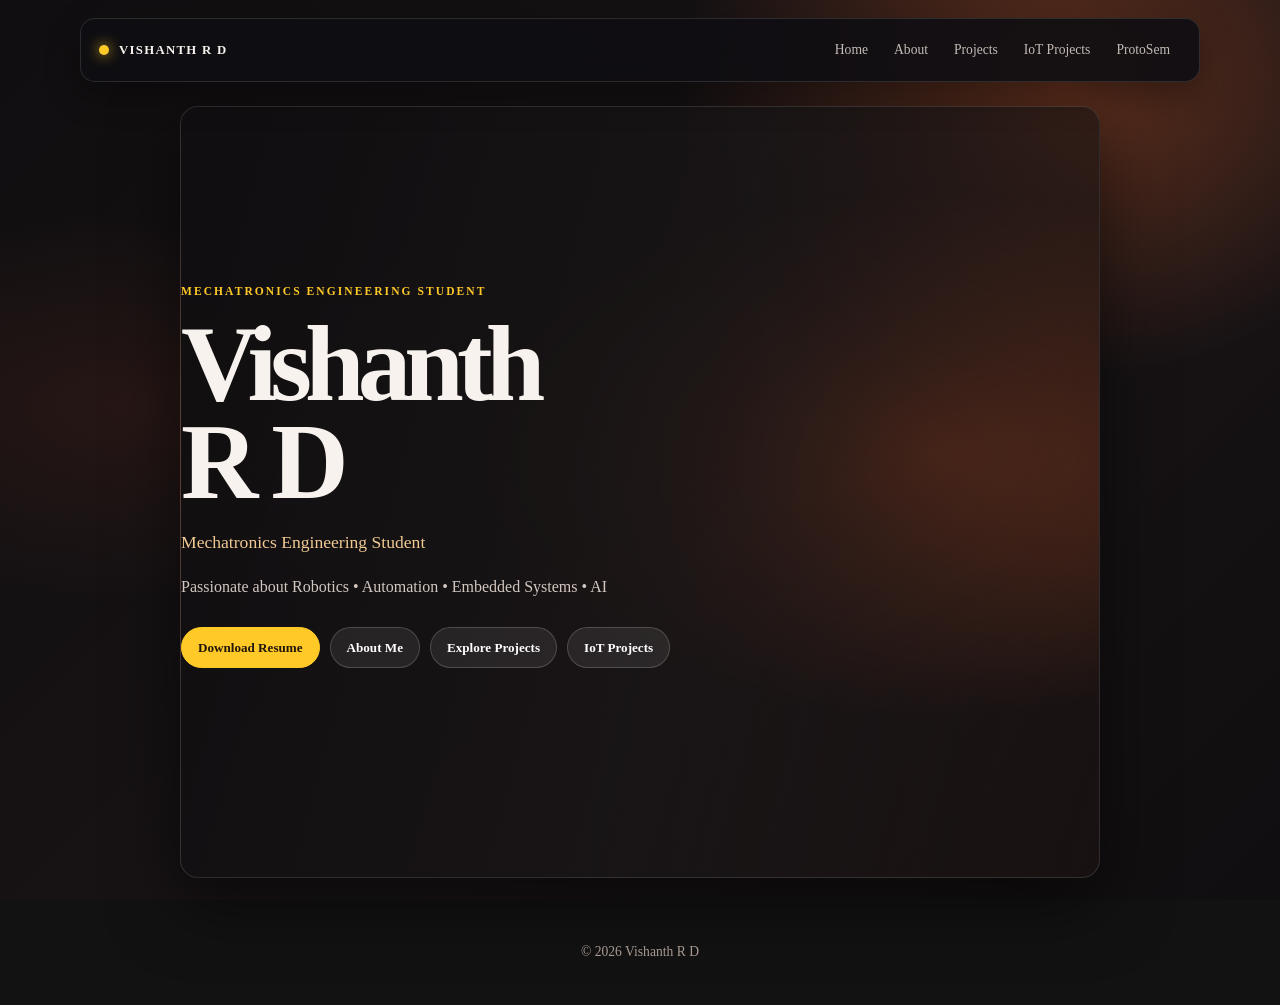
==== commit f0944ada: "Updated project" ====
--- a/index.html
+++ b/index.html
@@ -10,14 +10,14 @@
 </style>
 </head>
 <body>
-<nav class="site-nav" aria-label="Main navigation"><a class="brand" href="index.html">VISHANTH R D</a><div class="nav-links"><a href="index.html" aria-current="page">Home</a><a href="about.html">About</a><a href="projects.html">Projects</a><a href="protosem.html">ProtoSem</a></div></nav>
+<nav class="site-nav" aria-label="Main navigation"><a class="brand" href="index.html">VISHANTH R D</a><div class="nav-links"><a href="index.html" aria-current="page">Home</a><a href="about.html">About</a><a href="projects.html">Projects</a><a href="iot-projects.html">IoT Projects</a><a href="protosem.html">ProtoSem</a></div></nav>
 <main class="home">
   <div class="hero-copy">
     <div class="eyebrow">Mechatronics Engineering Student</div>
     <h1>Vishanth<br>R D</h1>
     <h3>Mechatronics Engineering Student</h3>
     <p>Passionate about Robotics &bull; Automation &bull; Embedded Systems &bull; AI</p>
-    <nav class="actions" aria-label="Portfolio links"><a class="btn primary" href="vresume.png" download="Vishanth-R-D-Resume.png">Download Resume</a><a class="btn" href="about.html">About Me</a><a class="btn" href="projects.html">Explore Projects</a></nav>
+    <nav class="actions" aria-label="Portfolio links"><a class="btn primary" href="vresume.png" download="Vishanth-R-D-Resume.png">Download Resume</a><a class="btn" href="about.html">About Me</a><a class="btn" href="projects.html">Explore Projects</a><a class="btn" href="iot-projects.html">IoT Projects</a></nav>
   </div>
 </main>
 <footer class="footer"><p>&copy; 2026 Vishanth R D</p></footer>
